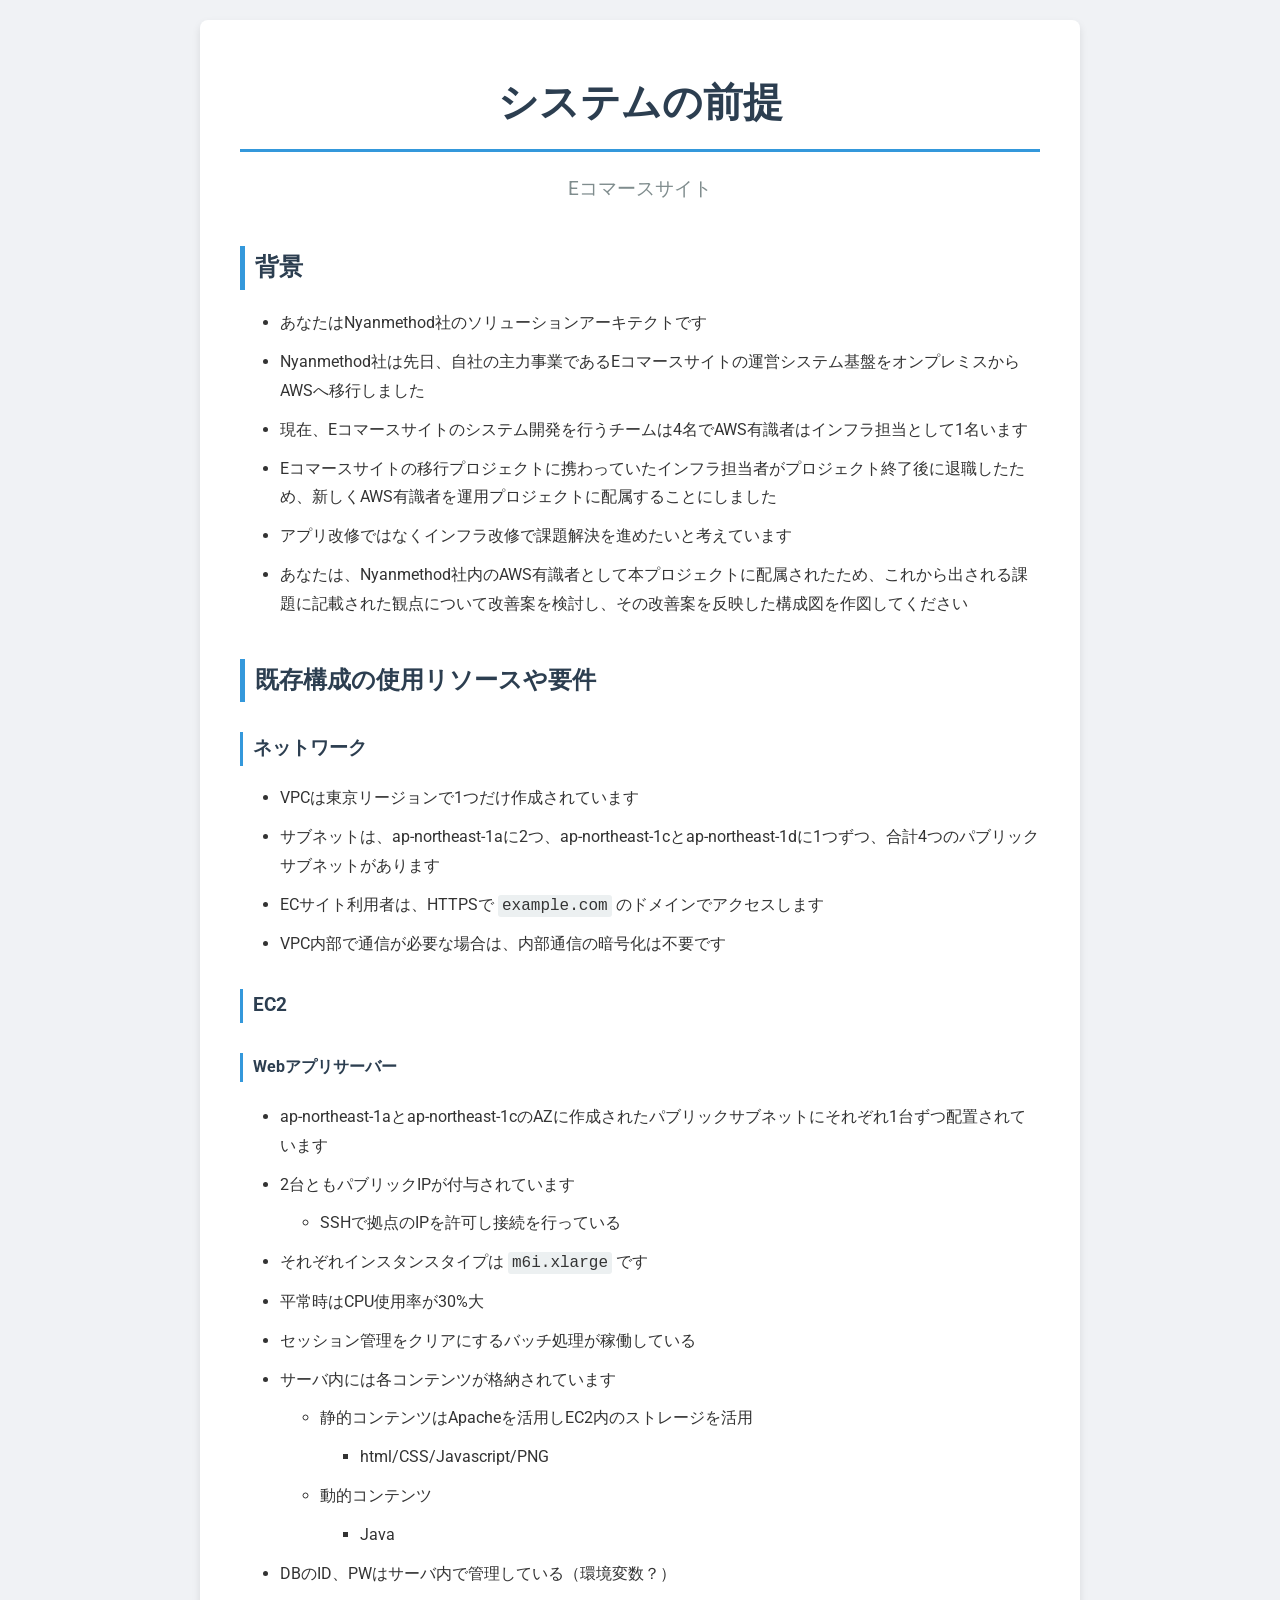
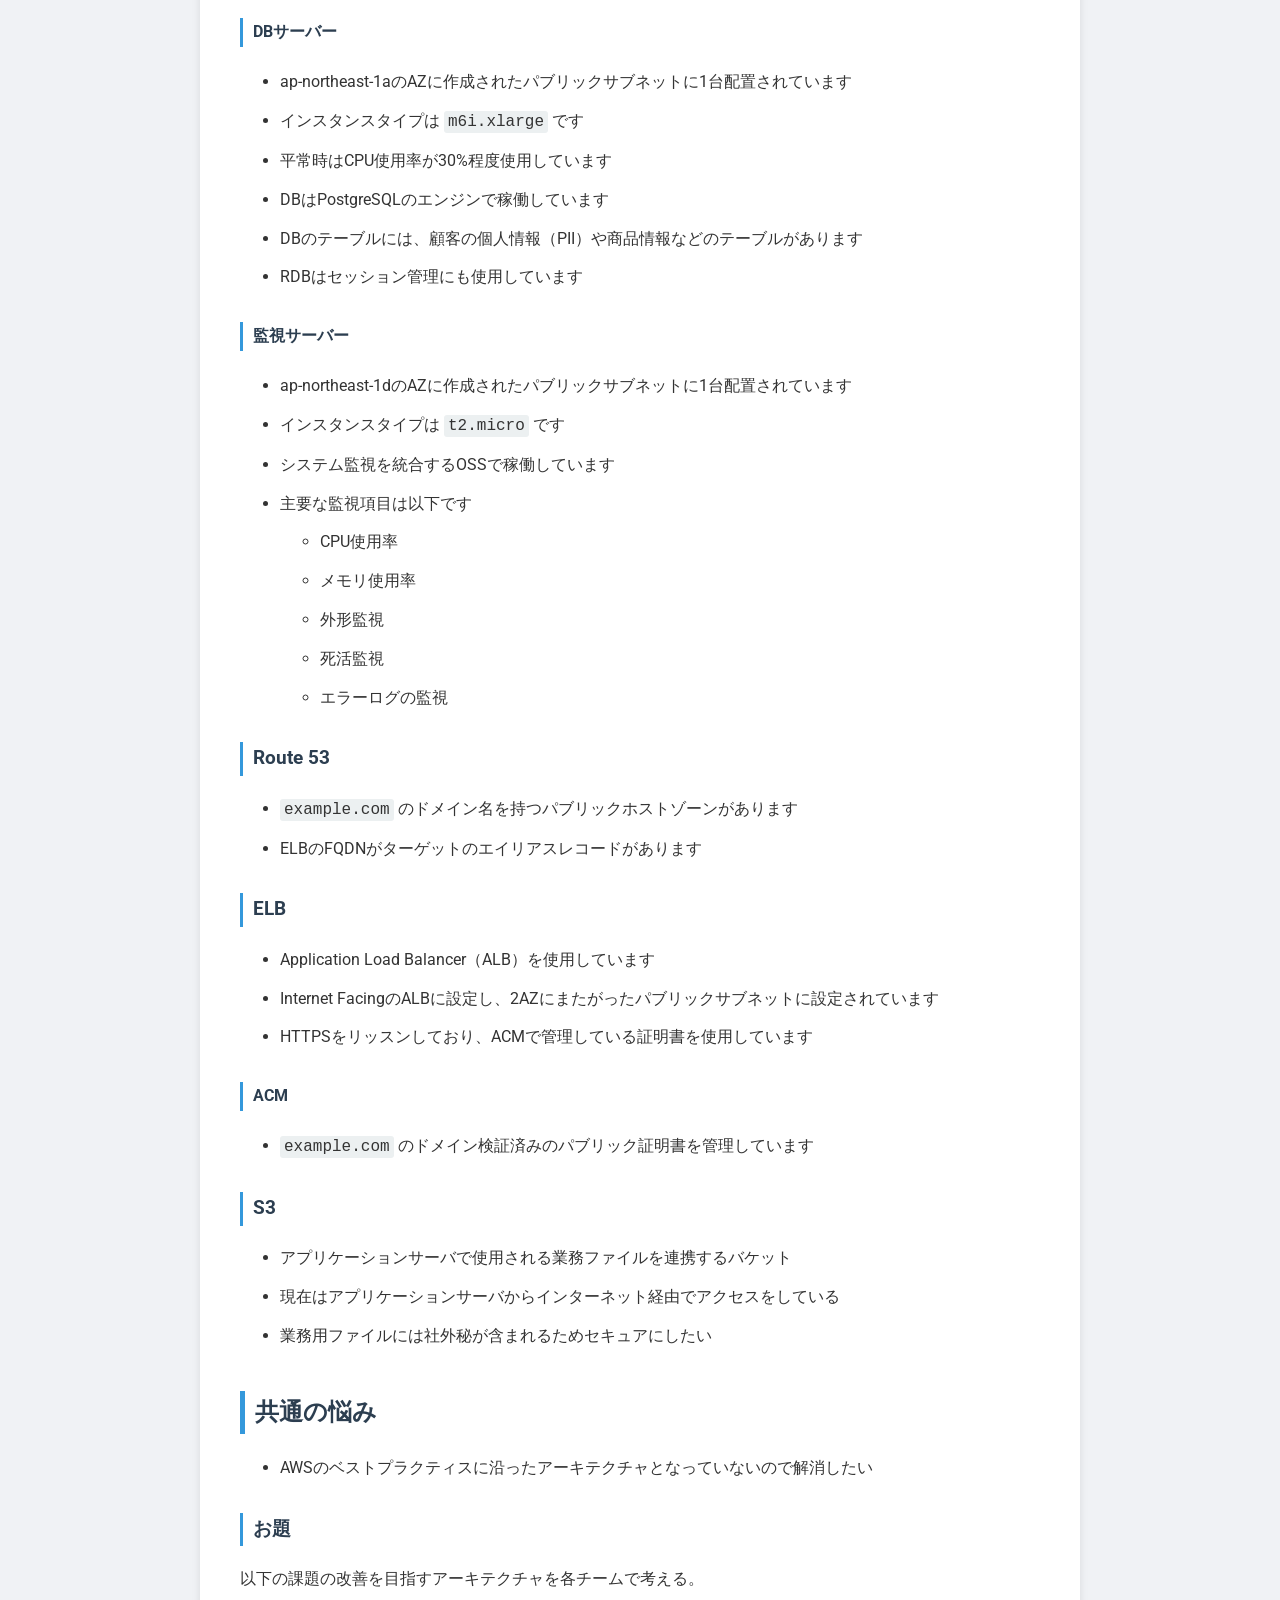
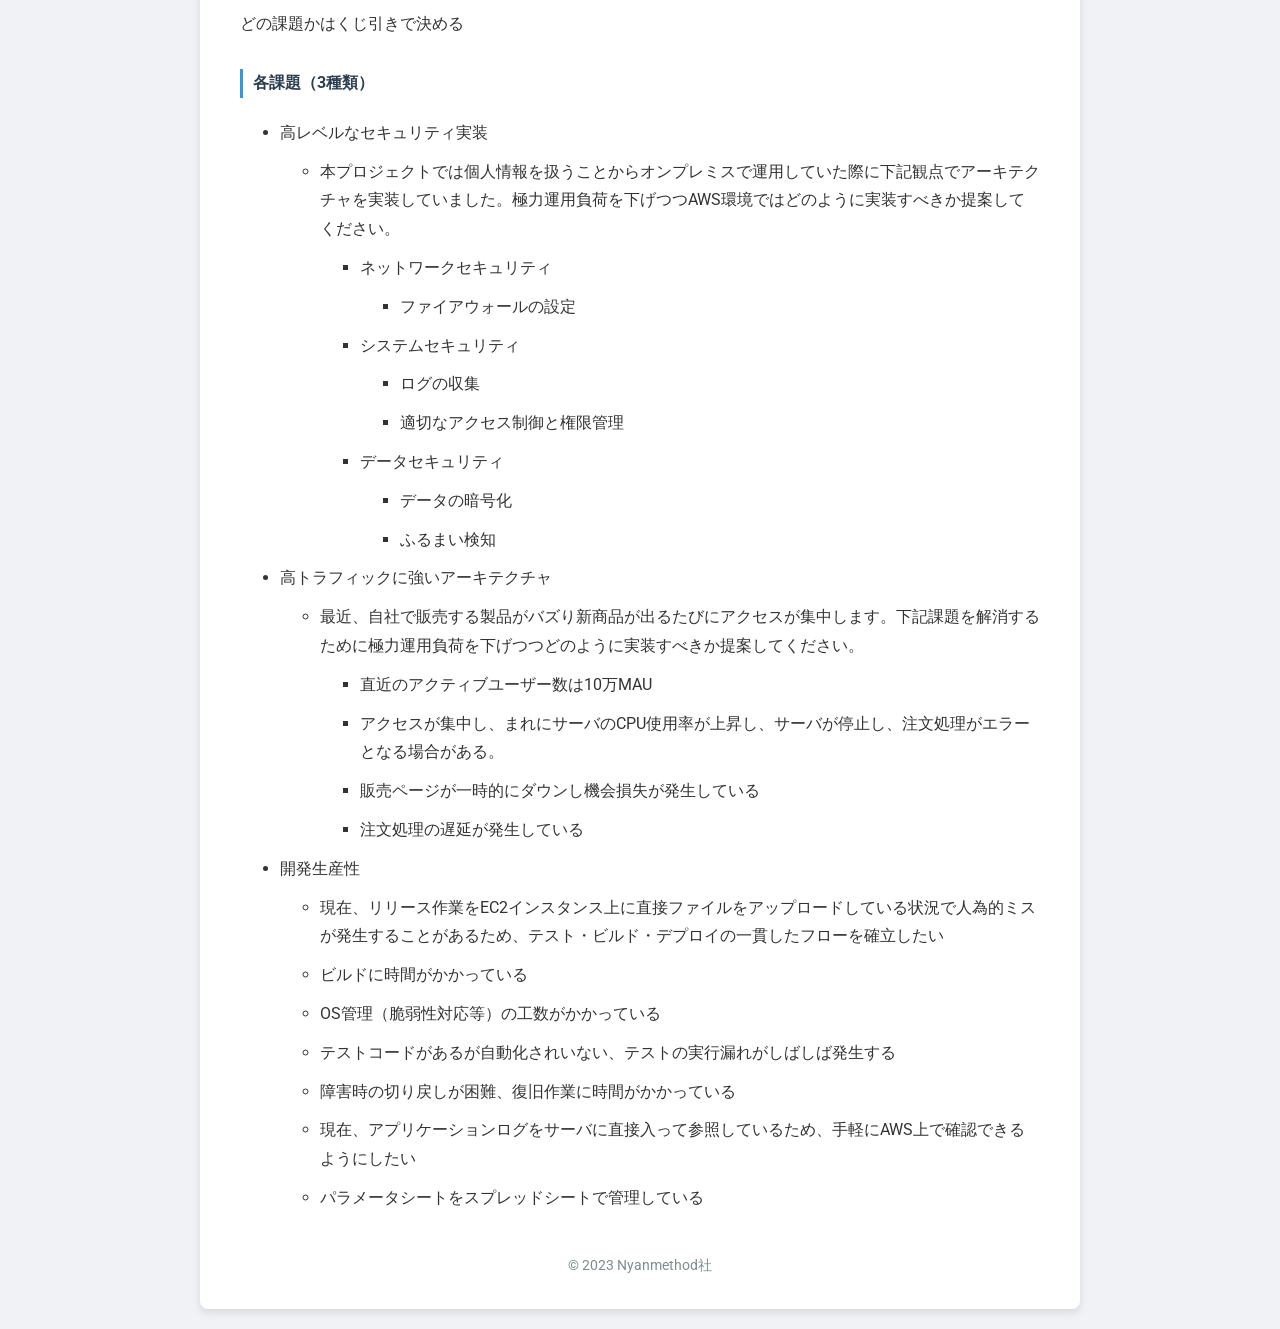
==== docs/index.html @ 2b5a5430 "modify html" ====
<!DOCTYPE html>
<html lang="ja">
<head>
    <meta charset="UTF-8">
    <meta name="viewport" content="width=device-width, initial-scale=1.0">
    <title>システムの前提</title>
    <link rel="stylesheet" href="./style.css" />
    <link href="https://fonts.googleapis.com/css2?family=Roboto:wght@400;700&display=swap" rel="stylesheet">
</head>
<body>
    <div class="container">
        <div class="header">
            <h1>システムの前提</h1>
            <p>Eコマースサイト</p>
        </div>
        
        <h2>背景</h2>
        <ul>
            <li>あなたはNyanmethod社のソリューションアーキテクトです</li>
            <li>Nyanmethod社は先日、自社の主力事業であるEコマースサイトの運営システム基盤をオンプレミスからAWSへ移行しました</li>
            <li>現在、Eコマースサイトのシステム開発を行うチームは4名でAWS有識者はインフラ担当として1名います</li>
            <li>Eコマースサイトの移行プロジェクトに携わっていたインフラ担当者がプロジェクト終了後に退職したため、新しくAWS有識者を運用プロジェクトに配属することにしました</li>
            <li>アプリ改修ではなくインフラ改修で課題解決を進めたいと考えています</li>
            <li>あなたは、Nyanmethod社内のAWS有識者として本プロジェクトに配属されたため、これから出される課題に記載された観点について改善案を検討し、その改善案を反映した構成図を作図してください</li>
        </ul>
        
        <h2>既存構成の使用リソースや要件</h2>
        
        <h3>ネットワーク</h3>
        <ul>
            <li>VPCは東京リージョンで1つだけ作成されています</li>
            <li>サブネットは、ap-northeast-1aに2つ、ap-northeast-1cとap-northeast-1dに1つずつ、合計4つのパブリックサブネットがあります</li>
            <li>ECサイト利用者は、HTTPSで <code>example.com</code> のドメインでアクセスします</li>
            <li>VPC内部で通信が必要な場合は、内部通信の暗号化は不要です</li>
        </ul>
        
        <h3>EC2</h3>
        
        <h4>Webアプリサーバー</h4>
        <ul>
            <li>ap-northeast-1aとap-northeast-1cのAZに作成されたパブリックサブネットにそれぞれ1台ずつ配置されています</li>
            <li>2台ともパブリックIPが付与されています
                <ul>
                    <li>SSHで拠点のIPを許可し接続を行っている</li>
                </ul>
            </li>
            <li>それぞれインスタンスタイプは <code>m6i.xlarge</code> です</li>
            <li>平常時はCPU使用率が30%大</li>
            <li>セッション管理をクリアにするバッチ処理が稼働している</li>
            <li>サーバ内には各コンテンツが格納されています
                <ul>
                    <li>静的コンテンツはApacheを活用しEC2内のストレージを活用
                        <ul>
                            <li>html/CSS/Javascript/PNG</li>
                        </ul>
                    </li>
                    <li>動的コンテンツ
                        <ul>
                            <li>Java</li>
                        </ul>
                    </li>
                </ul>
            </li>
            <li>DBのID、PWはサーバ内で管理している（環境変数？）</li>
        </ul>
        
        <h4>DBサーバー</h4>
        <ul>
            <li>ap-northeast-1aのAZに作成されたパブリックサブネットに1台配置されています</li>
            <li>インスタンスタイプは <code>m6i.xlarge</code> です</li>
            <li>平常時はCPU使用率が30%程度使用しています</li>
            <li>DBはPostgreSQLのエンジンで稼働しています</li>
            <li>DBのテーブルには、顧客の個人情報（PII）や商品情報などのテーブルがあります</li>
            <li>RDBはセッション管理にも使用しています</li>
        </ul>
        
        <h4>監視サーバー</h4>
        <ul>
            <li>ap-northeast-1dのAZに作成されたパブリックサブネットに1台配置されています</li>
            <li>インスタンスタイプは <code>t2.micro</code> です</li>
            <li>システム監視を統合するOSSで稼働しています</li>
            <li>主要な監視項目は以下です
                <ul>
                    <li>CPU使用率</li>
                    <li>メモリ使用率</li>
                    <li>外形監視</li>
                    <li>死活監視</li>
                    <li>エラーログの監視</li>
                </ul>
            </li>
        </ul>
        
        <h3>Route 53</h3>
        <ul>
            <li><code>example.com</code> のドメイン名を持つパブリックホストゾーンがあります</li>
            <li>ELBのFQDNがターゲットのエイリアスレコードがあります</li>
        </ul>
        
        <h3>ELB</h3>
        <ul>
            <li>Application Load Balancer（ALB）を使用しています</li>
            <li>Internet FacingのALBに設定し、2AZにまたがったパブリックサブネットに設定されています</li>
            <li>HTTPSをリッスンしており、ACMで管理している証明書を使用しています</li>
        </ul>
        
        <h4>ACM</h4>
        <ul>
            <li><code>example.com</code> のドメイン検証済みのパブリック証明書を管理しています</li>
        </ul>
        
        <h3>S3</h3>
        <ul>
            <li>アプリケーションサーバで使用される業務ファイルを連携するバケット</li>
            <li>現在はアプリケーションサーバからインターネット経由でアクセスをしている</li>
            <li>業務用ファイルには社外秘が含まれるためセキュアにしたい</li>
        </ul>
        
        <h2>共通の悩み</h2>
        <ul>
            <li>AWSのベストプラクティスに沿ったアーキテクチャとなっていないので解消したい</li>
        </ul>
        
        <h3>お題</h3>
        <p>以下の課題の改善を目指すアーキテクチャを各チームで考える。</p>
        <p>どの課題かはくじ引きで決める</p>
        
        <h4>各課題（3種類）</h4>
        <ul>
            <li>高レベルなセキュリティ実装
                <ul>
                    <li>本プロジェクトでは個人情報を扱うことからオンプレミスで運用していた際に下記観点でアーキテクチャを実装していました。極力運用負荷を下げつつAWS環境ではどのように実装すべきか提案してください。
                        <ul>
                            <li>ネットワークセキュリティ
                                <ul>
                                    <li>ファイアウォールの設定</li>
                                </ul>
                            </li>
                            <li>システムセキュリティ
                                <ul>
                                    <li>ログの収集</li>
                                    <li>適切なアクセス制御と権限管理</li>
                                </ul>
                            </li>
                            <li>データセキュリティ
                                <ul>
                                    <li>データの暗号化</li>
                                    <li>ふるまい検知</li>
                                </ul>
                            </li>
                        </ul>
                    </li>
                </ul>
            </li>
            <li>高トラフィックに強いアーキテクチャ
                <ul>
                    <li>最近、自社で販売する製品がバズり新商品が出るたびにアクセスが集中します。下記課題を解消するために極力運用負荷を下げつつどのように実装すべきか提案してください。
                        <ul>
                            <li>直近のアクティブユーザー数は10万MAU</li>
                            <li>アクセスが集中し、まれにサーバのCPU使用率が上昇し、サーバが停止し、注文処理がエラーとなる場合がある。</li>
                            <li>販売ページが一時的にダウンし機会損失が発生している</li>
                            <li>注文処理の遅延が発生している</li>
                        </ul>
                    </li>
                </ul>
            </li>
            <li>開発生産性
                <ul>
                    <li>現在、リリース作業をEC2インスタンス上に直接ファイルをアップロードしている状況で人為的ミスが発生することがあるため、テスト・ビルド・デプロイの一貫したフローを確立したい</li>
                    <li>ビルドに時間がかかっている</li>
                    <li>OS管理（脆弱性対応等）の工数がかかっている</li>
                    <li>テストコードがあるが自動化されいない、テストの実行漏れがしばしば発生する</li>
                    <li>障害時の切り戻しが困難、復旧作業に時間がかかっている</li>
                    <li>現在、アプリケーションログをサーバに直接入って参照しているため、手軽にAWS上で確認できるようにしたい</li>
                    <li>パラメータシートをスプレッドシートで管理している</li>
                </ul>
            </li>
        </ul>
        
        <div class="footer">
            <p>&copy; 2023 Nyanmethod社</p>
        </div>
    </div>
</body>
</html>
---- docs/style.css ----
body {
    font-family: 'Roboto', sans-serif;
    line-height: 1.8;
    margin: 0;
    padding: 20px;
    background-color: #f0f2f5;
    color: #333;
}

h1, h2, h3, h4 {
    color: #2c3e50;
    font-weight: 700;
}

h1 {
    border-bottom: 3px solid #3498db;
    padding-bottom: 10px;
    margin-bottom: 20px;
}

h2 {
    margin-top: 40px;
    border-left: 5px solid #3498db;
    padding-left: 10px;
}

h3, h4 {
    margin-top: 30px;
    border-left: 3px solid #3498db;
    padding-left: 10px;
}

ul {
    list-style-type: disc;
    margin: 10px 0 10px 20px;
    padding-left: 20px;
}

ul ul {
    list-style-type: circle;
}

ul ul ul {
    list-style-type: square;
}

p, li {
    margin-bottom: 10px;
}

code {
    background-color: #ecf0f1;
    padding: 2px 4px;
    border-radius: 3px;
    font-family: 'Courier New', Courier, monospace;
}

.container {
    max-width: 800px;
    margin: 0 auto;
    background: #fff;
    padding: 20px 40px;
    border-radius: 8px;
    box-shadow: 0 4px 8px rgba(0, 0, 0, 0.1);
}

.header {
    text-align: center;
    margin-bottom: 40px;
}

.header h1 {
    font-size: 2.5em;
}

.header p {
    font-size: 1.2em;
    color: #7f8c8d;
}

.footer {
    text-align: center;
    margin-top: 40px;
    color: #7f8c8d;
    font-size: 0.9em;
}
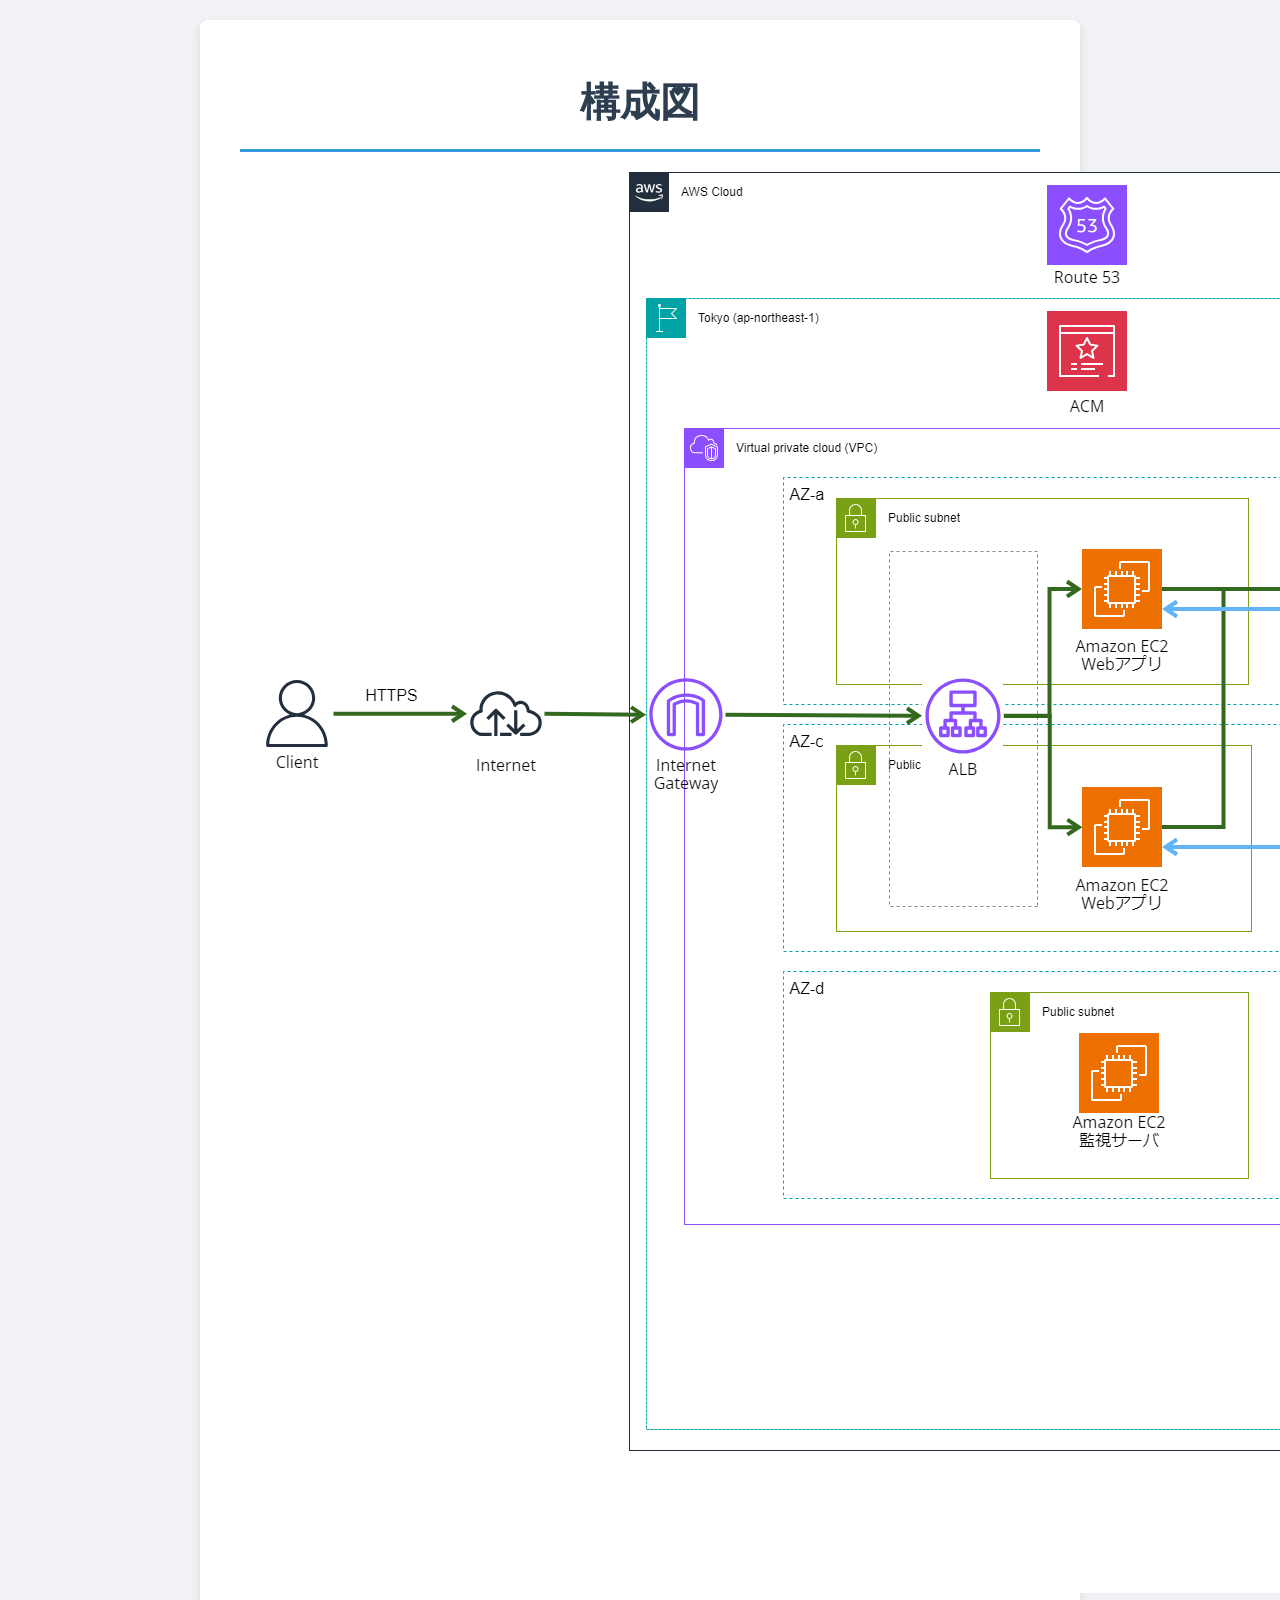
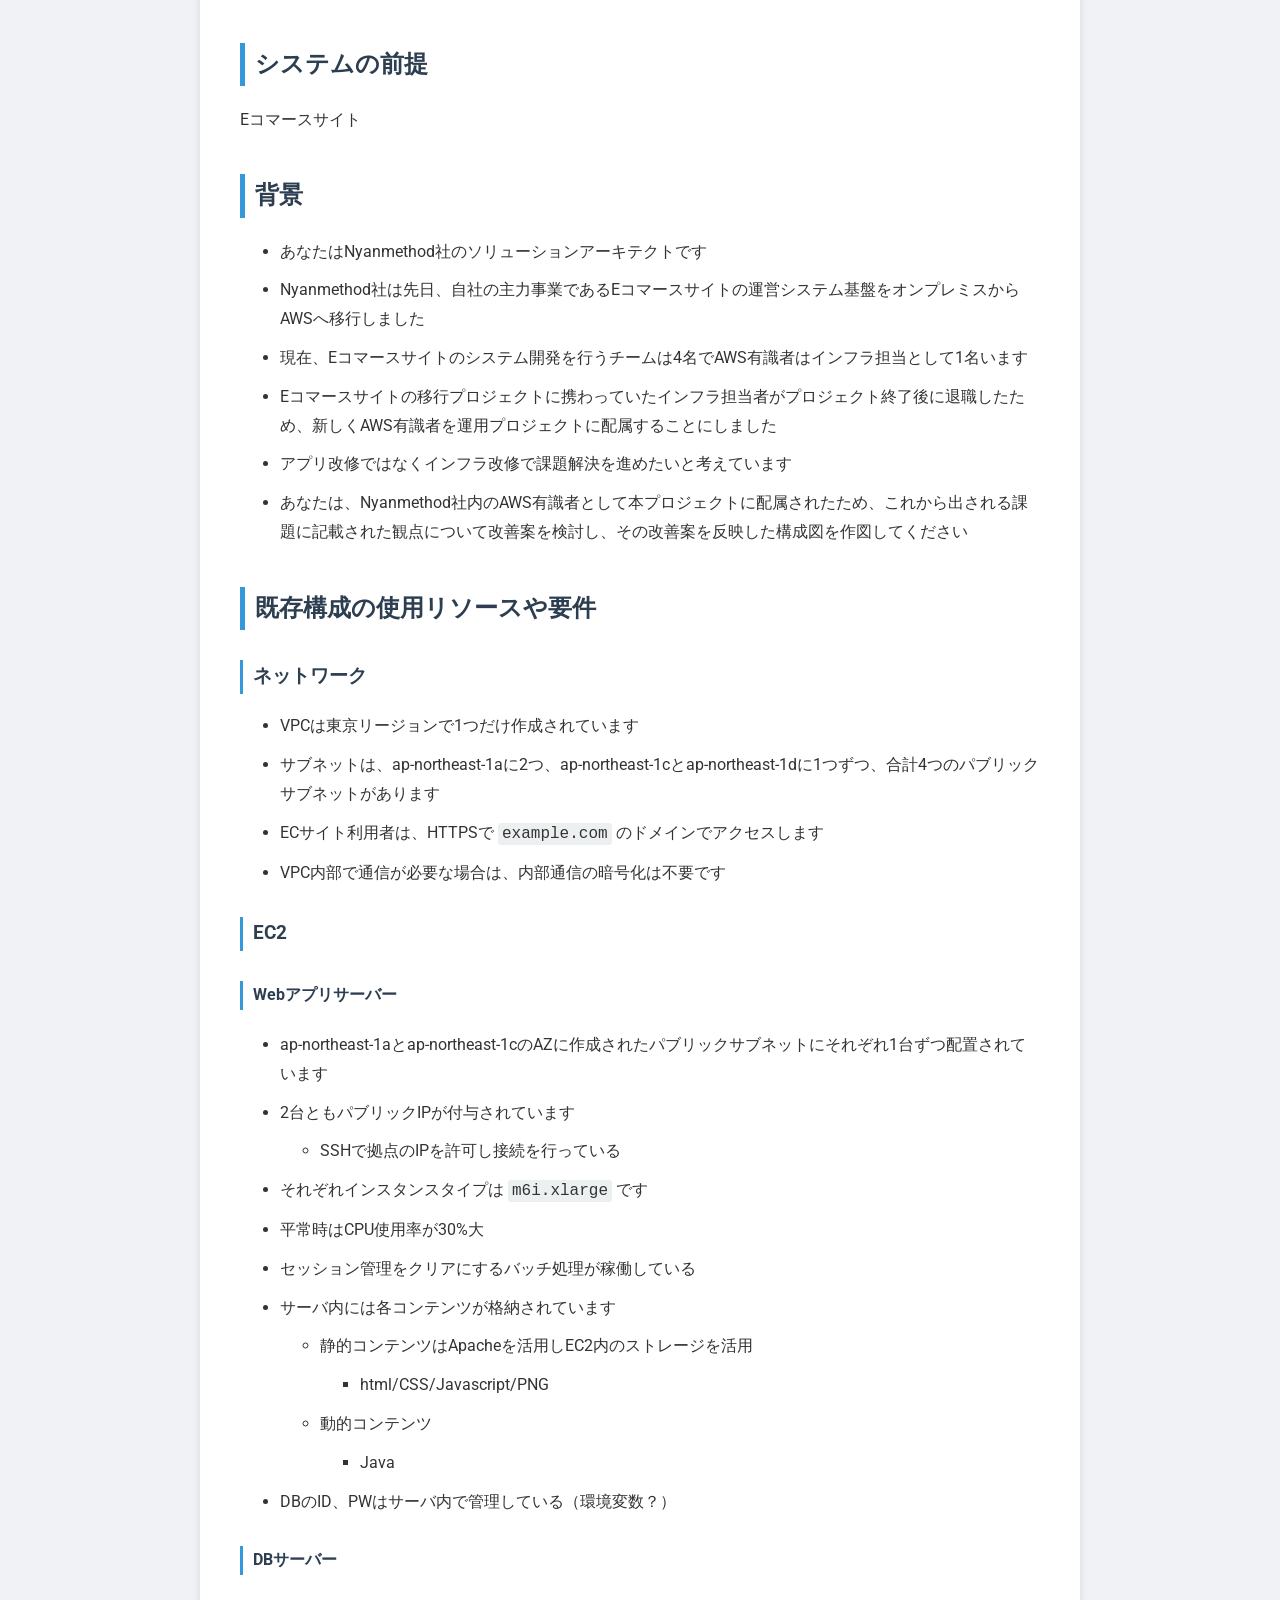
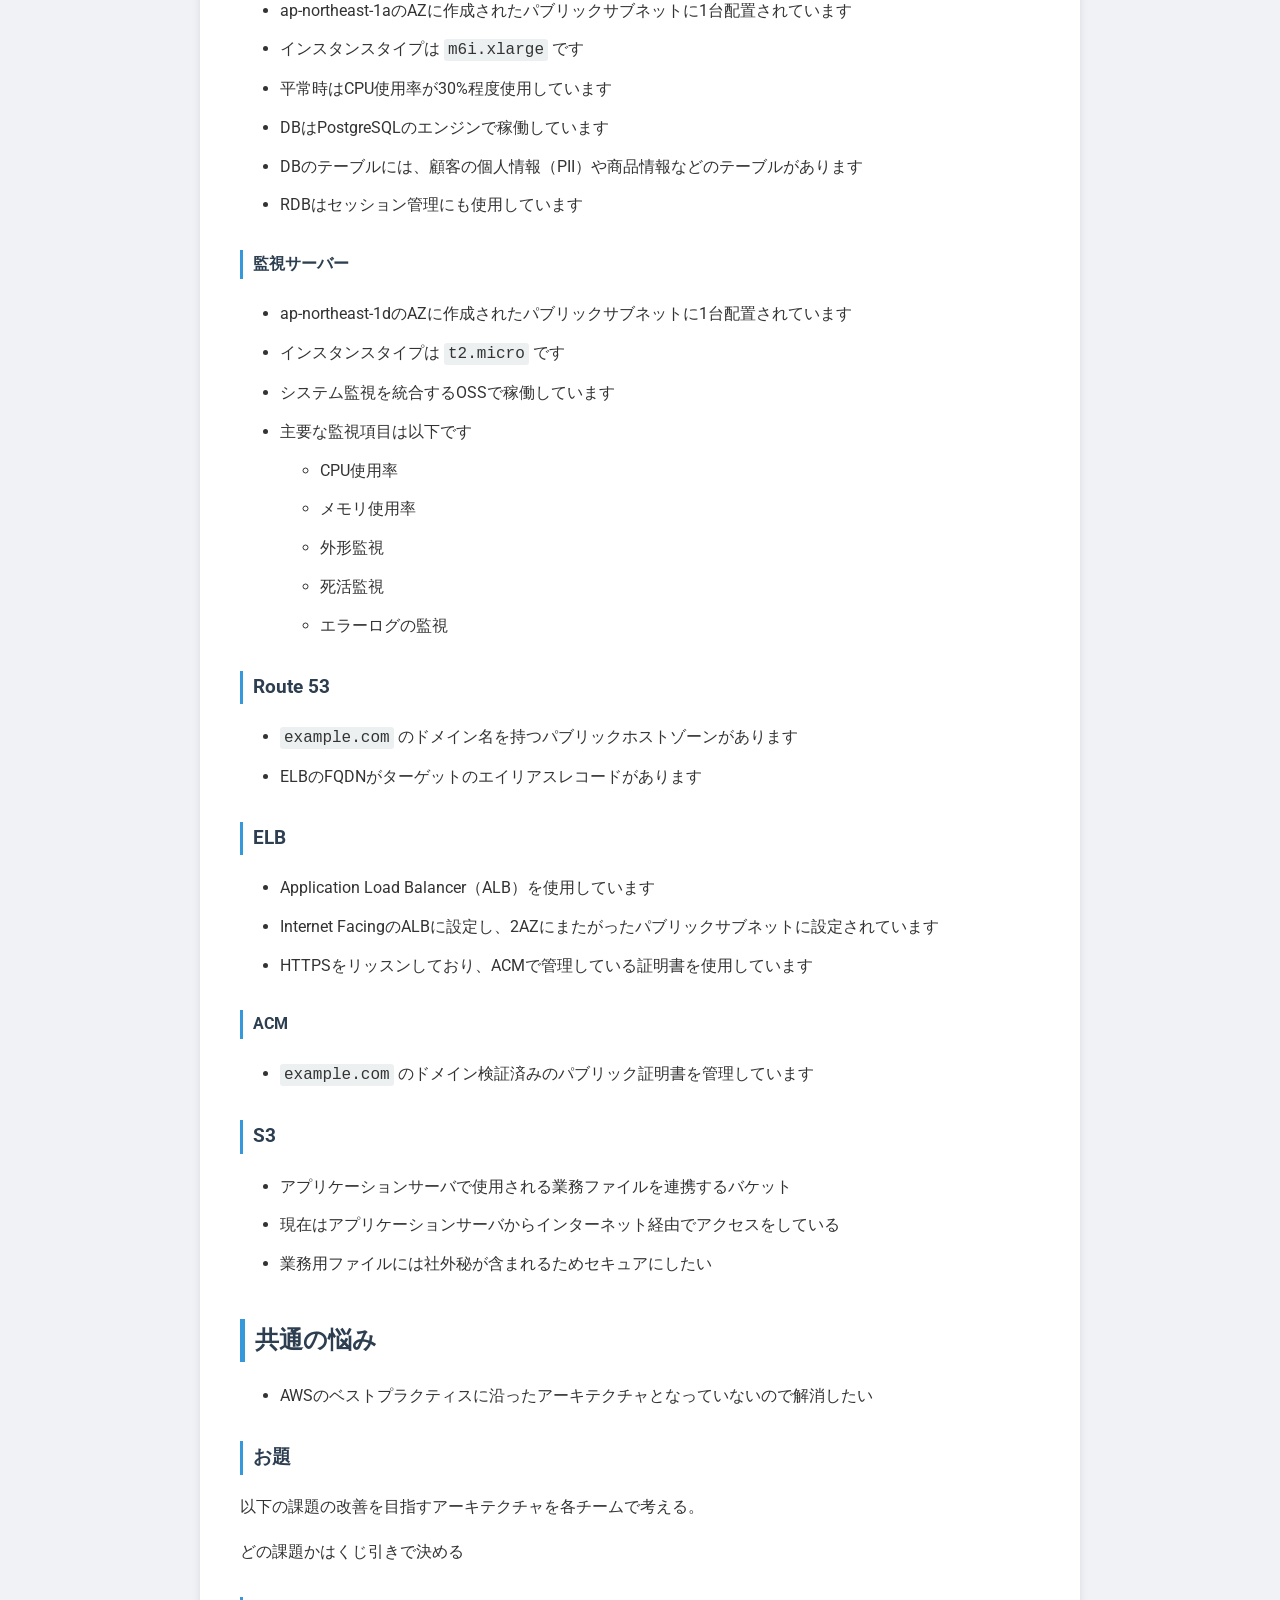
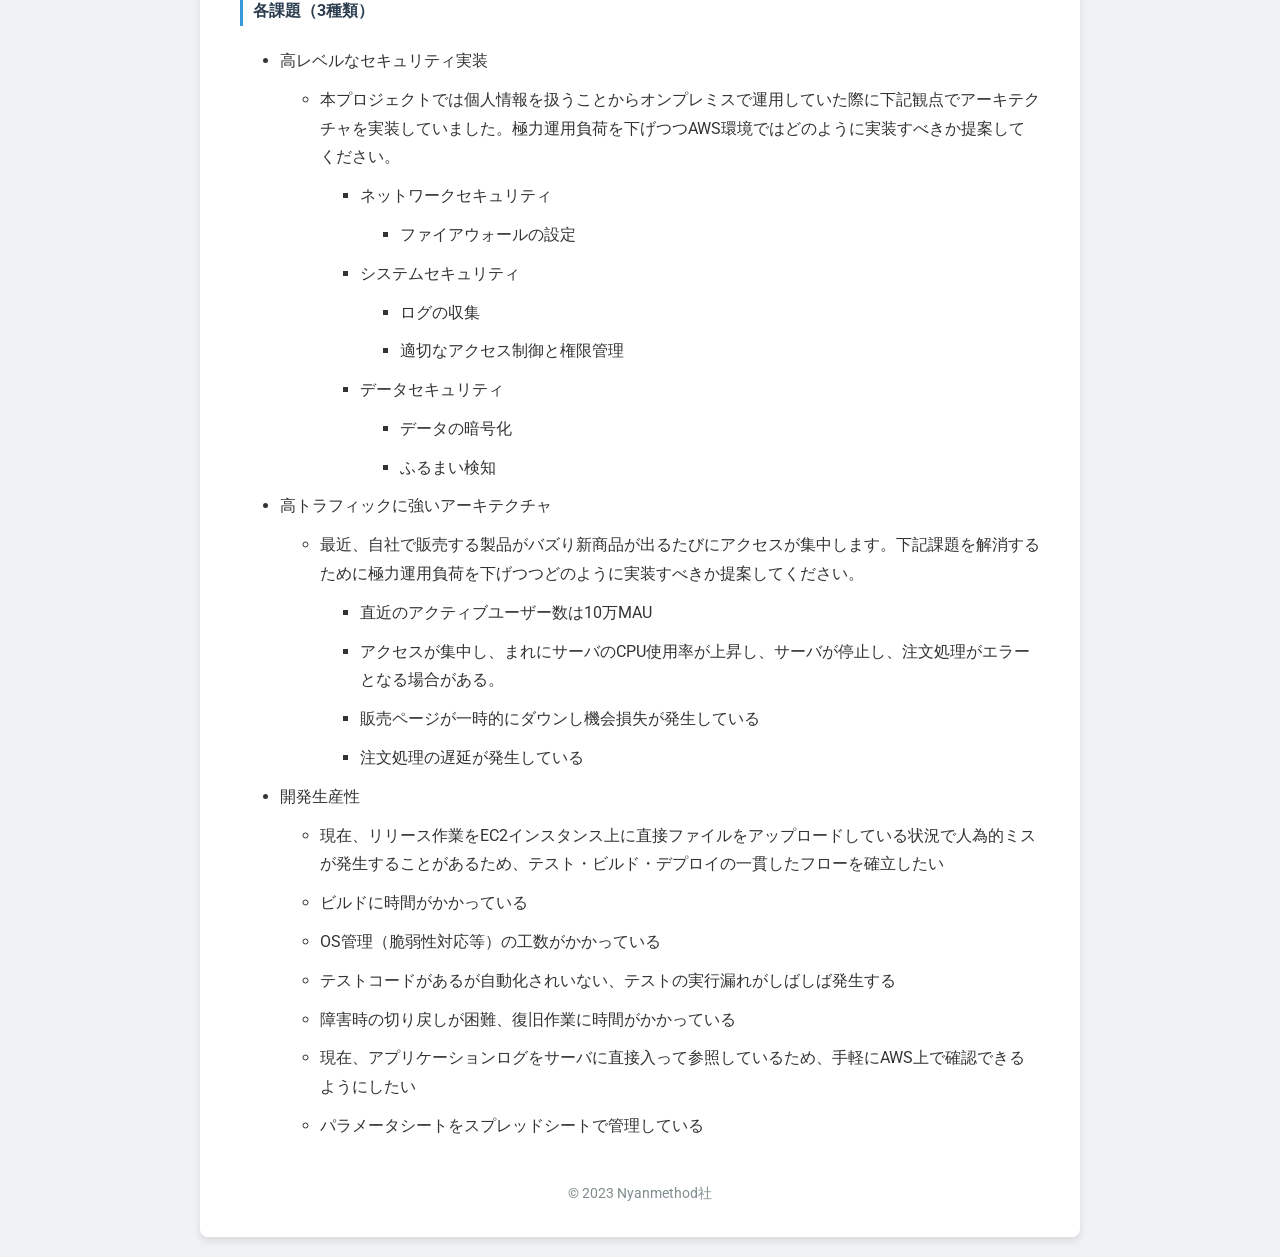
==== commit d2ce2e1d: "modify html" ====
--- a/docs/index.html
+++ b/docs/index.html
@@ -10,9 +10,12 @@
 <body>
     <div class="container">
         <div class="header">
-            <h1>システムの前提</h1>
-            <p>Eコマースサイト</p>
+            <h1>構成図</h1>
+            <img src="./aws_cafeteria_2.png">
         </div>
+
+        <h2>システムの前提</h2>
+        <p>Eコマースサイト</p>
         
         <h2>背景</h2>
         <ul>
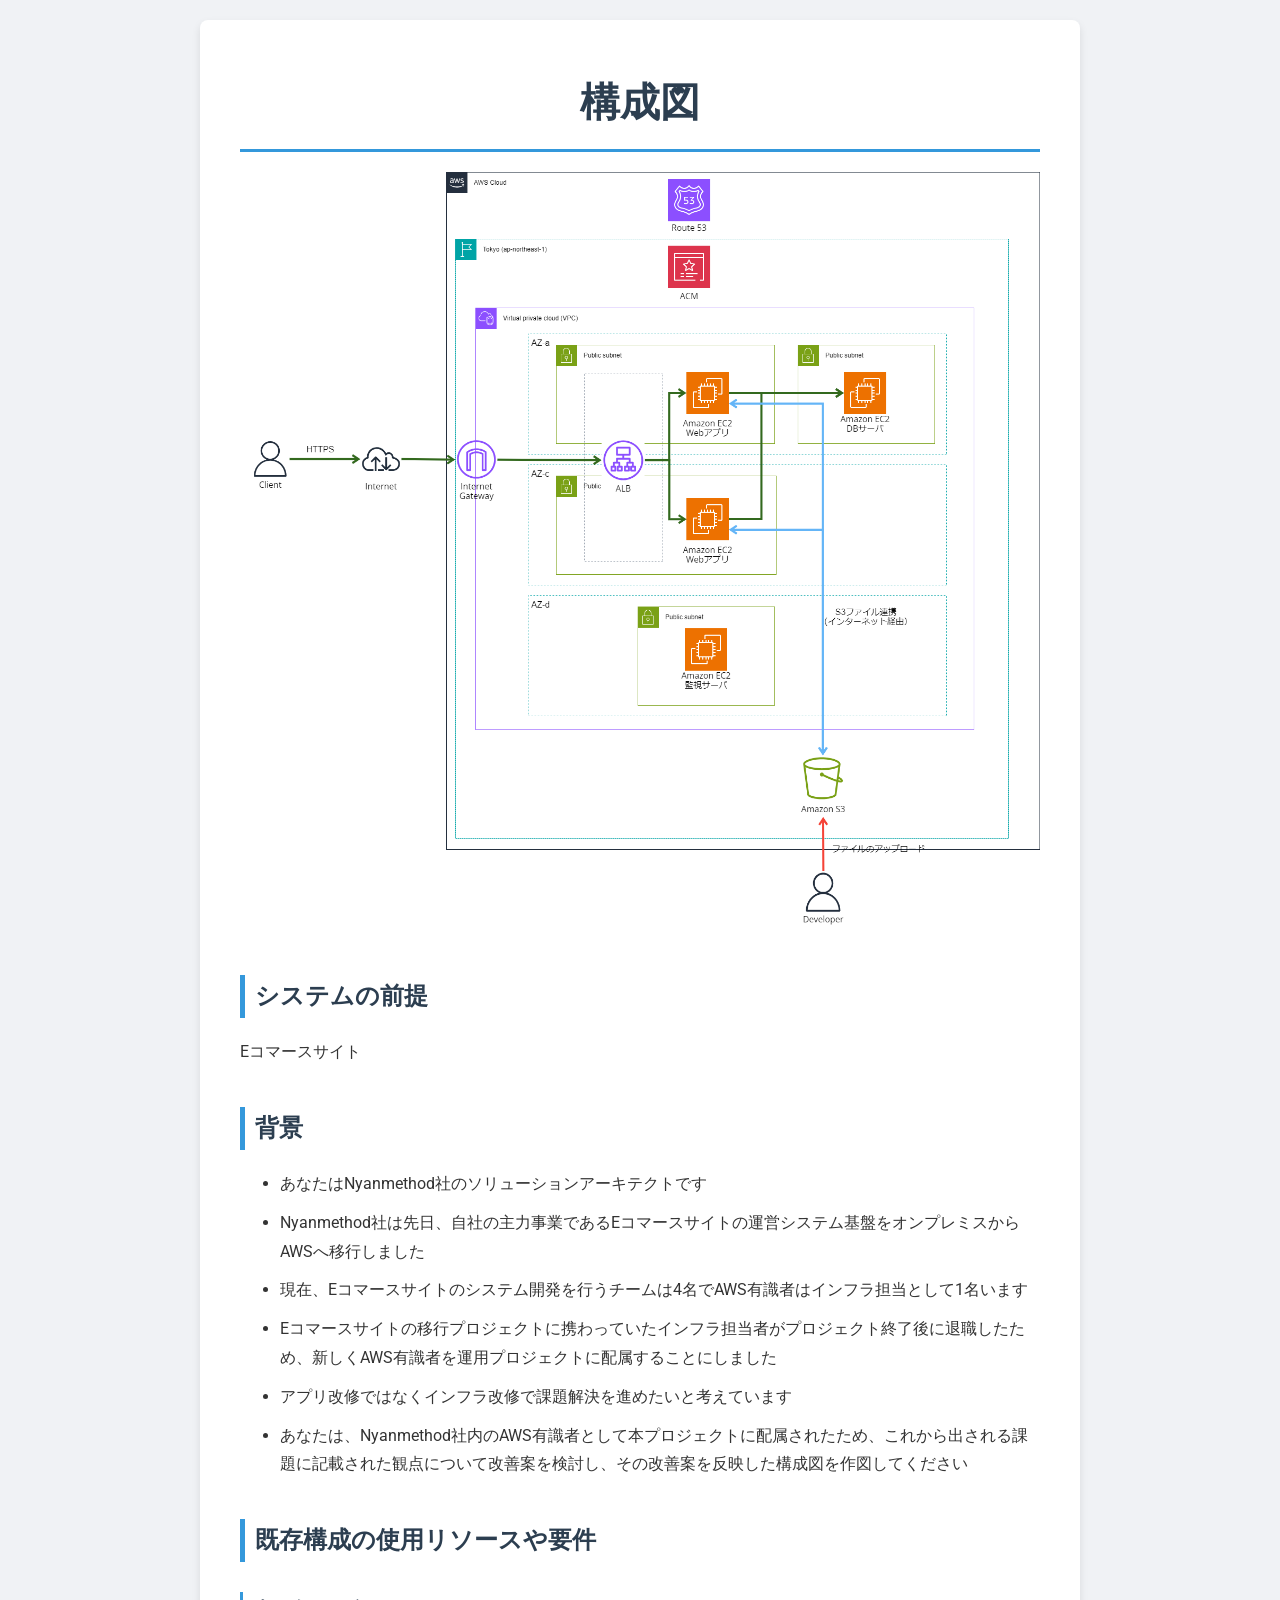
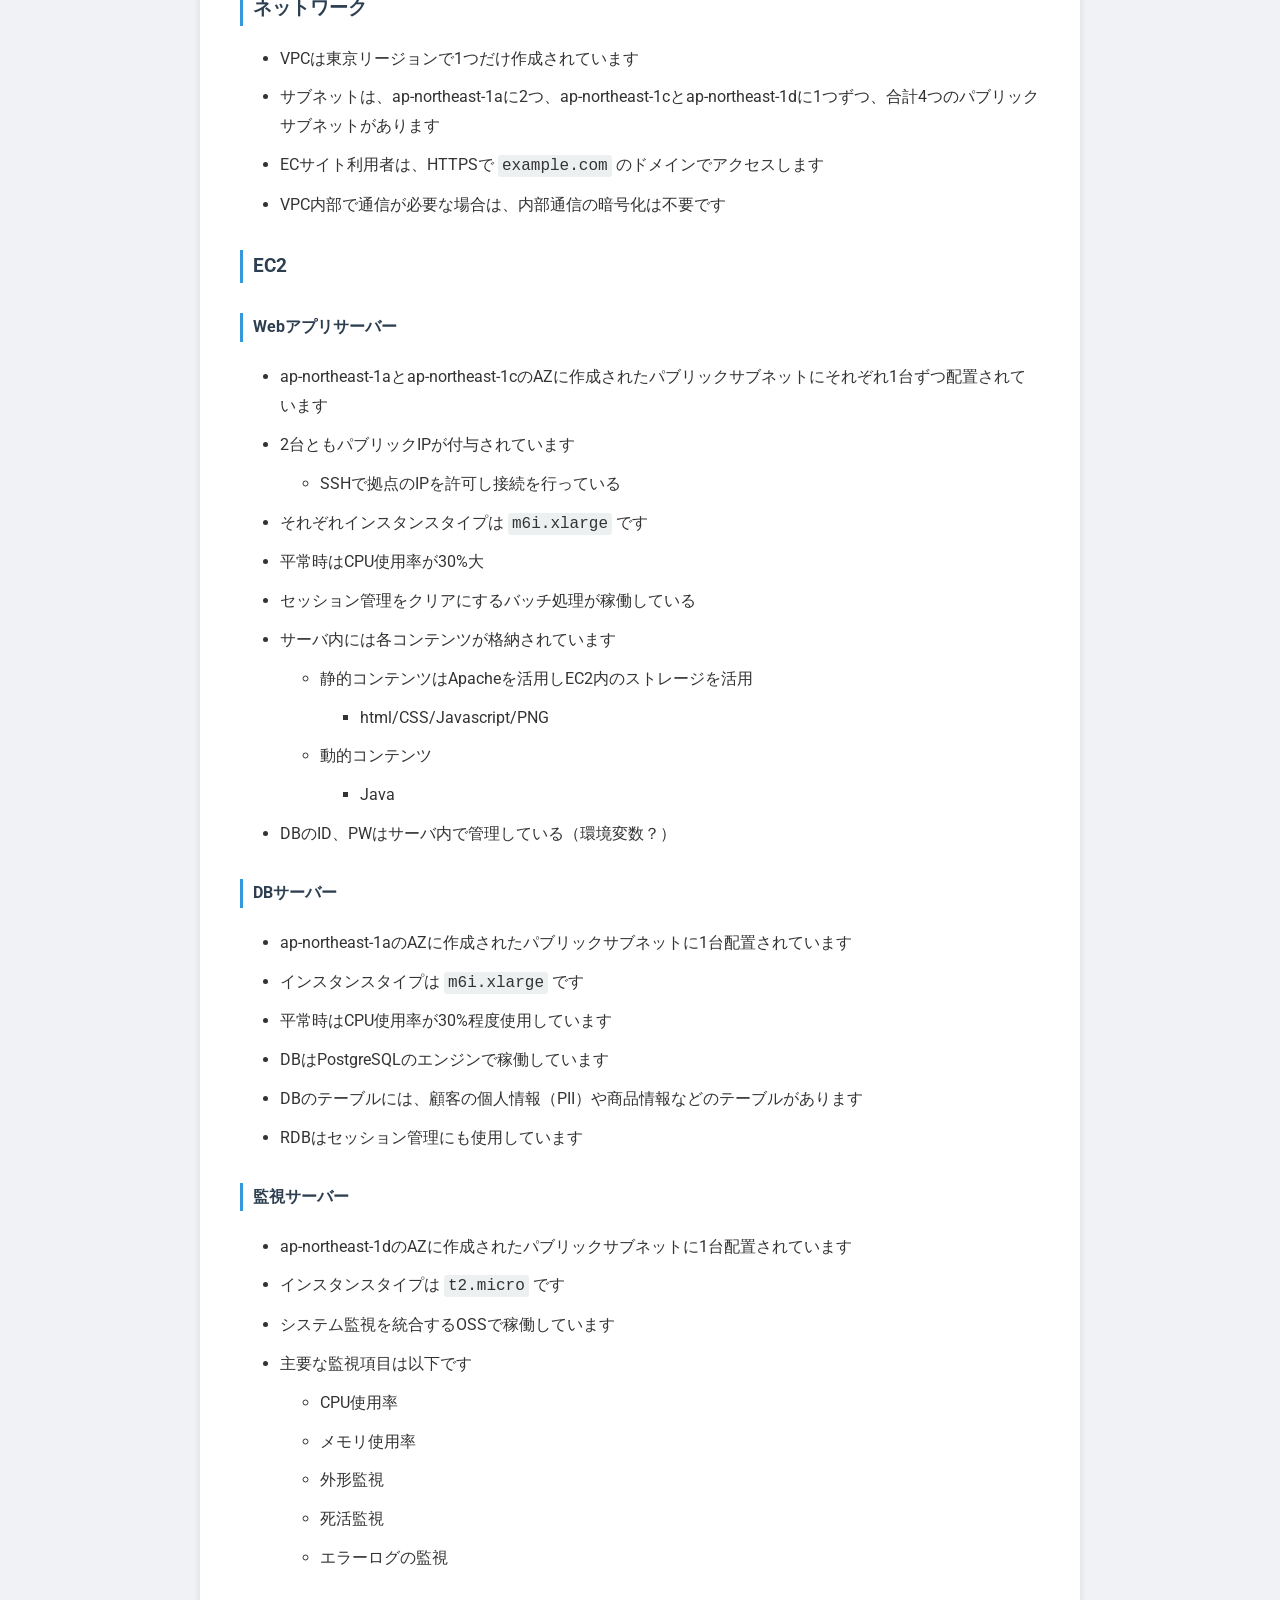
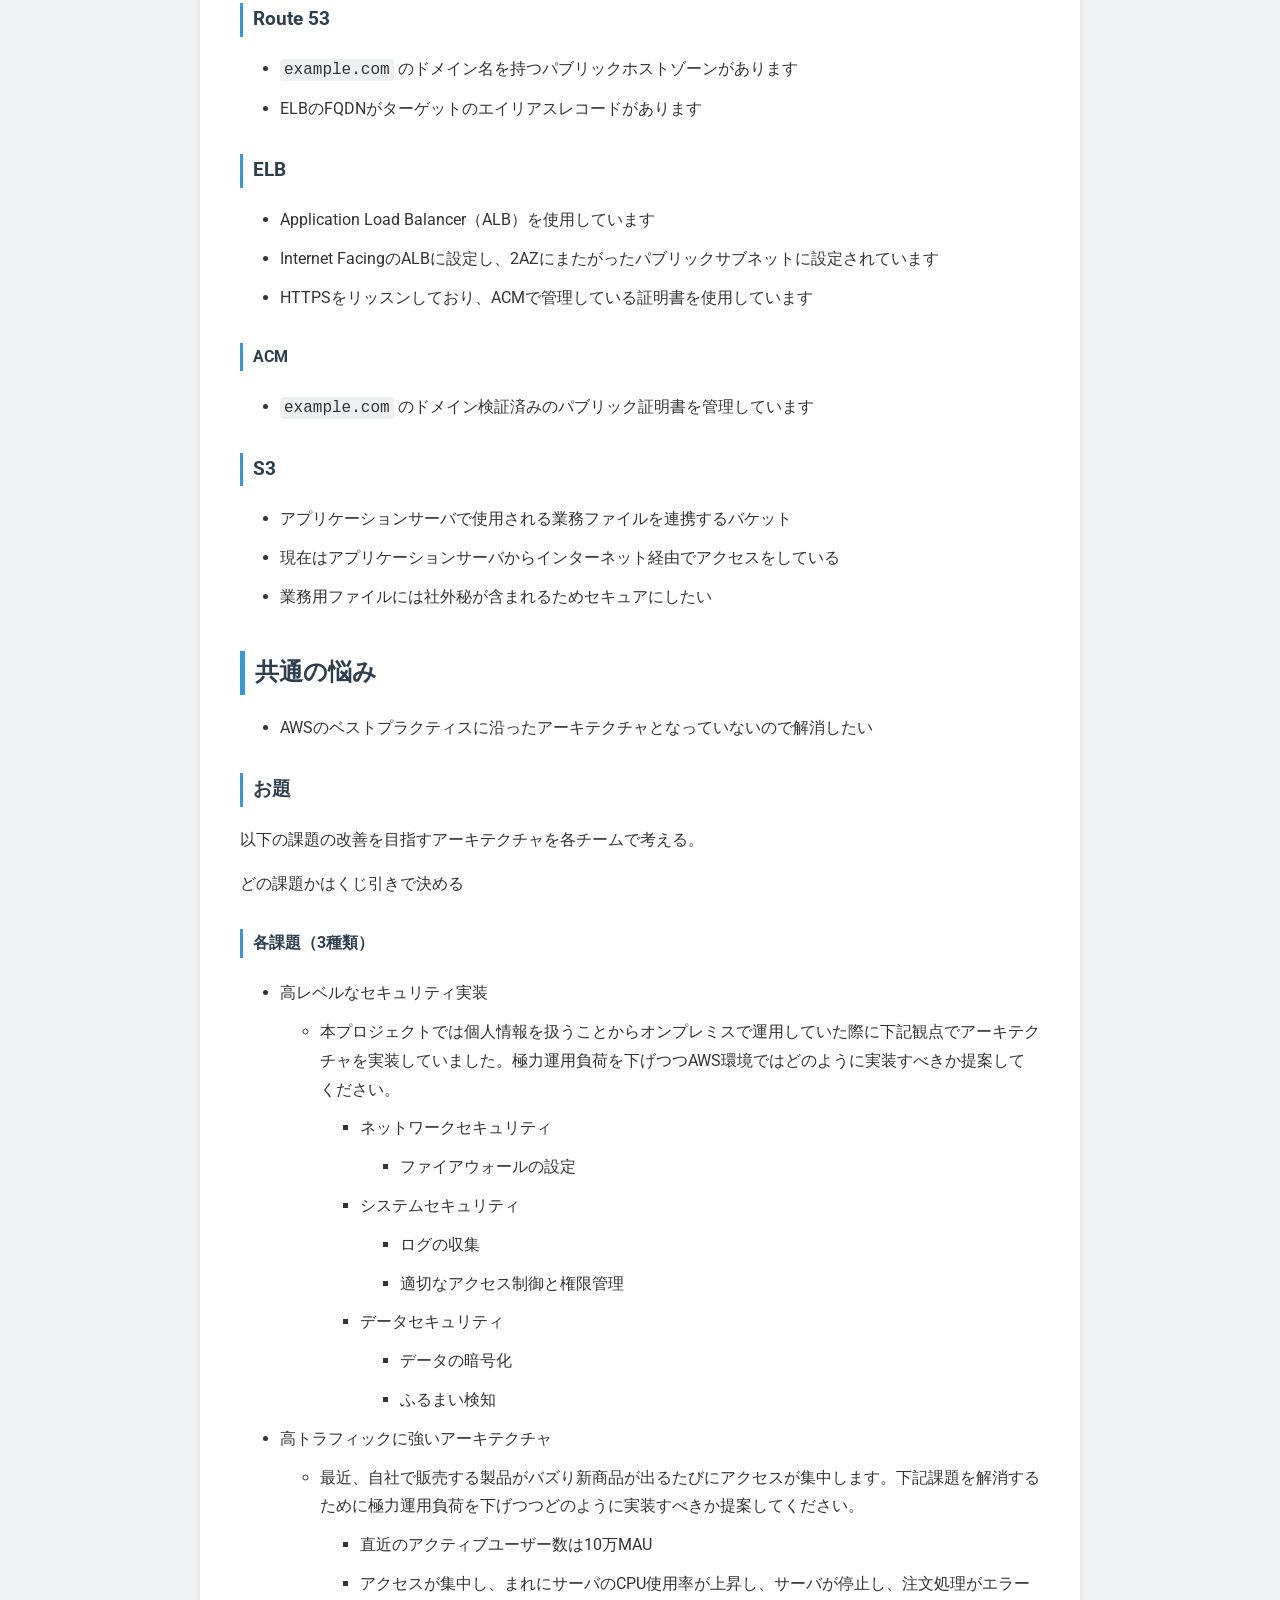
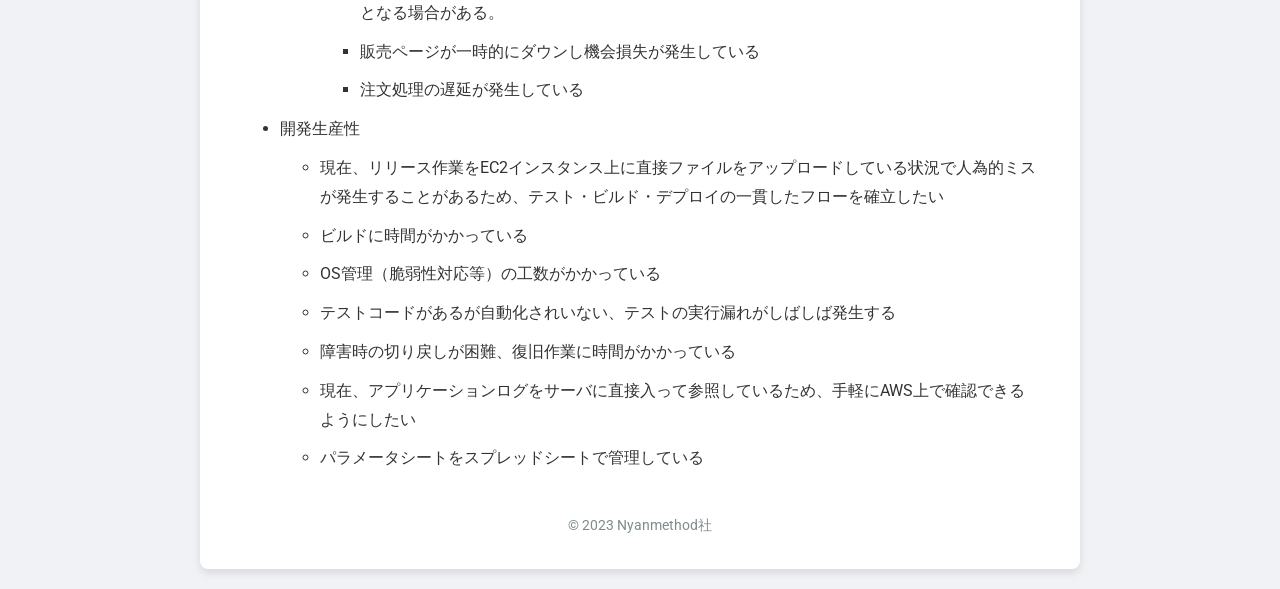
==== commit 50445da7: "modify html" ====
--- a/docs/index.html
+++ b/docs/index.html
@@ -11,7 +11,7 @@
     <div class="container">
         <div class="header">
             <h1>構成図</h1>
-            <img src="./aws_cafeteria_2.png">
+            <img src="./aws_cafeteria_2.png"  width="100%" height="100%">
         </div>
 
         <h2>システムの前提</h2>
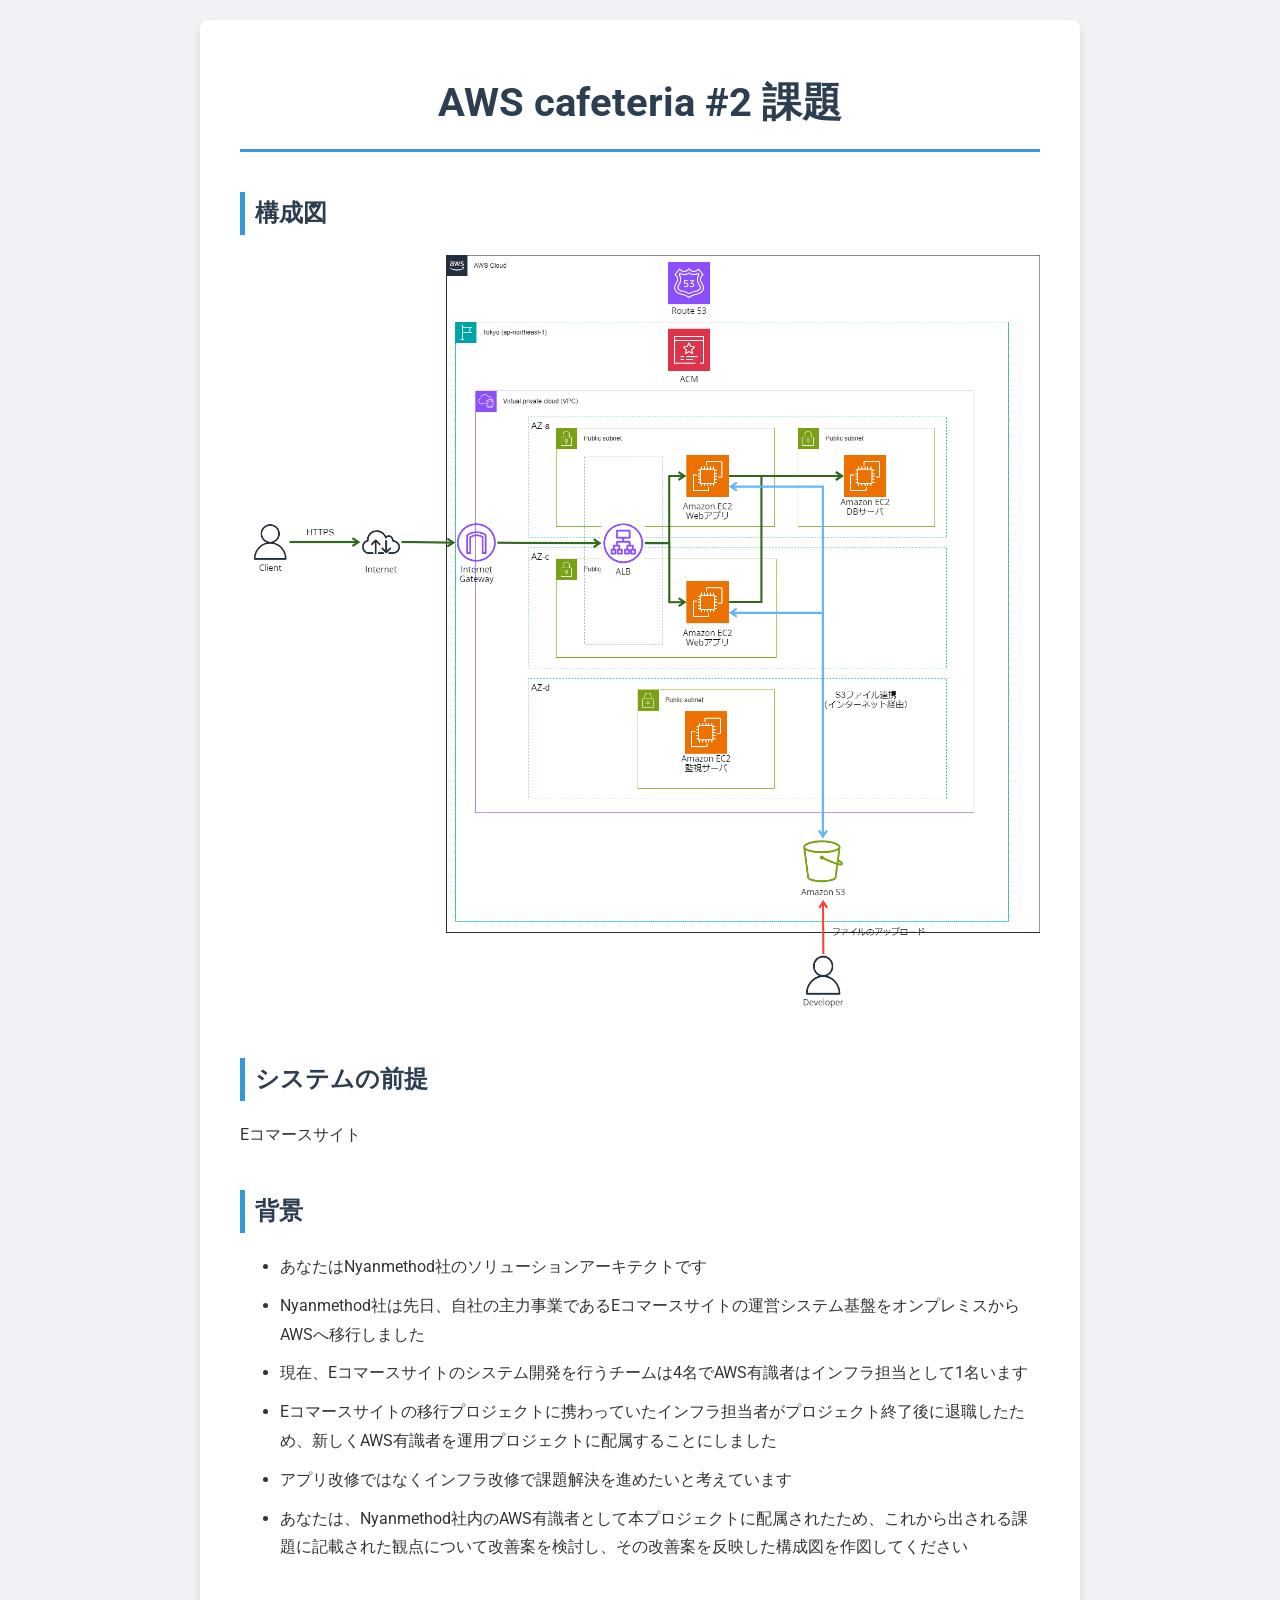
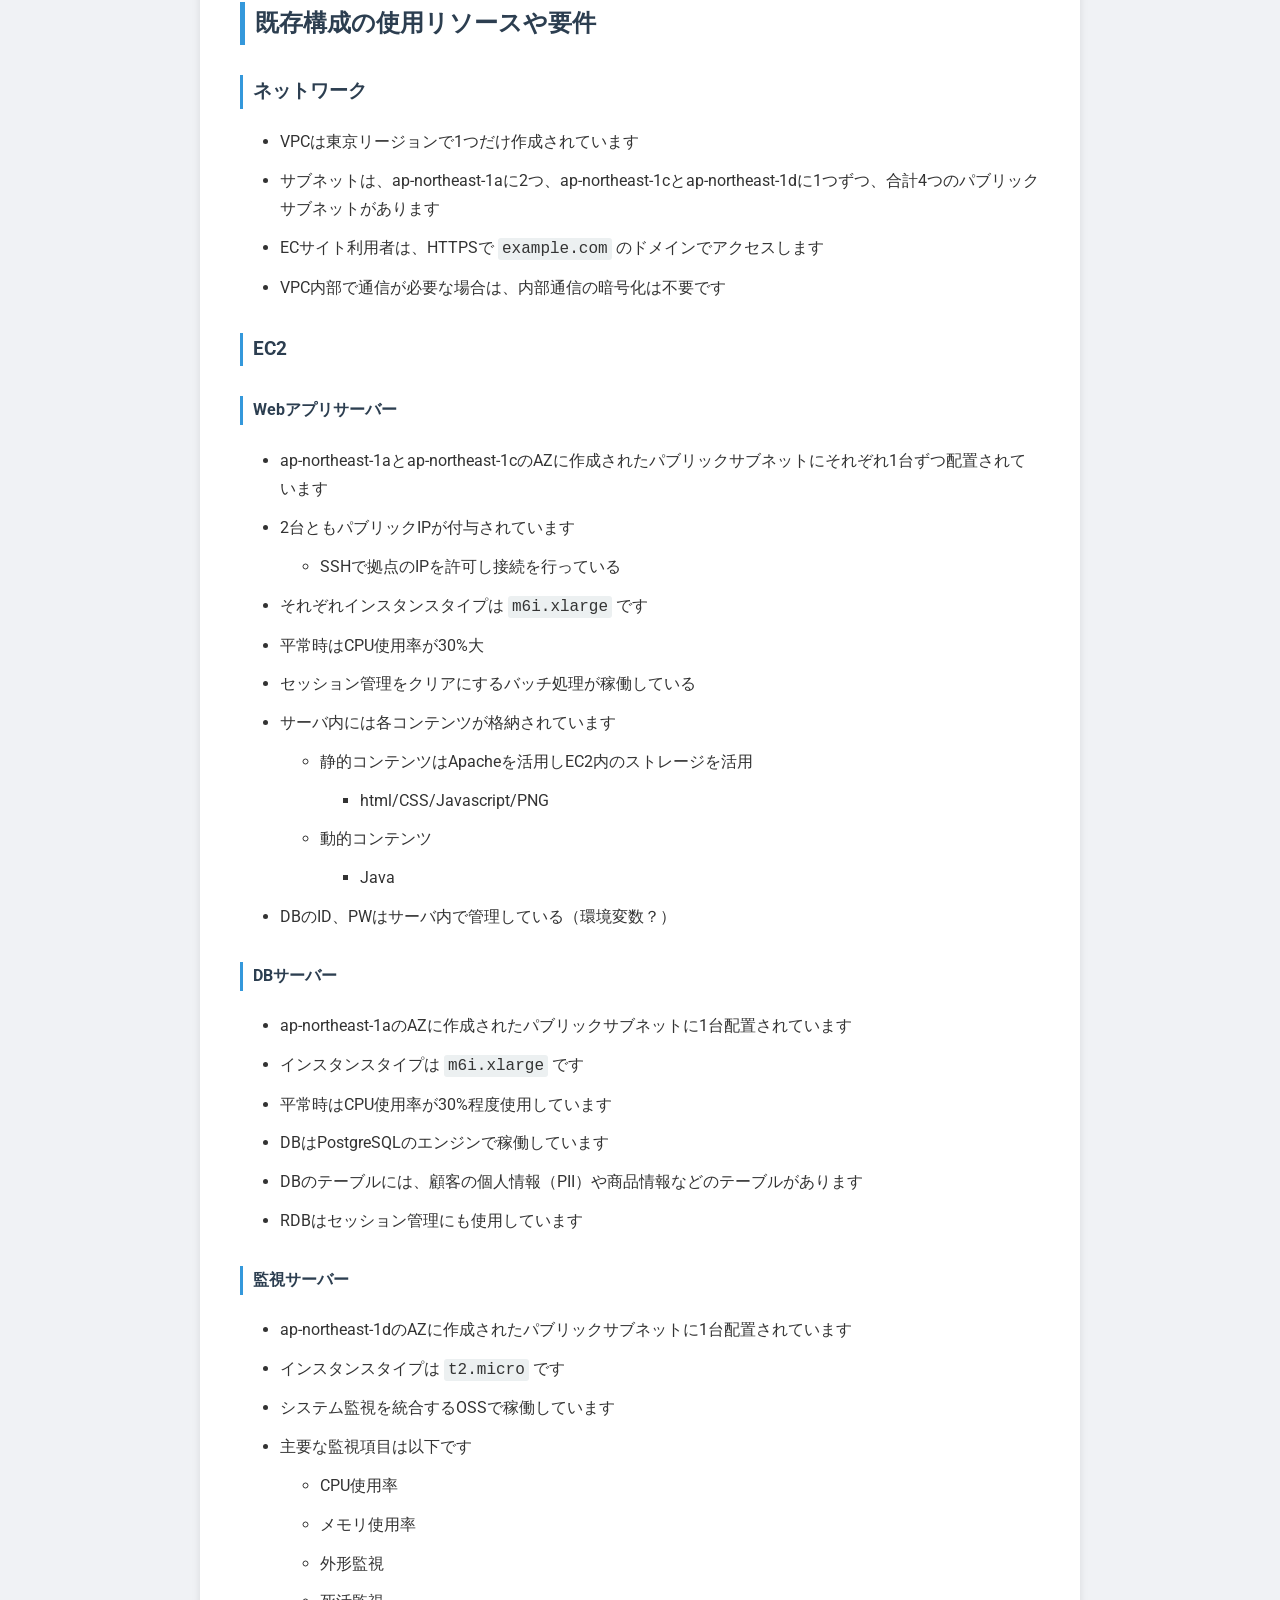
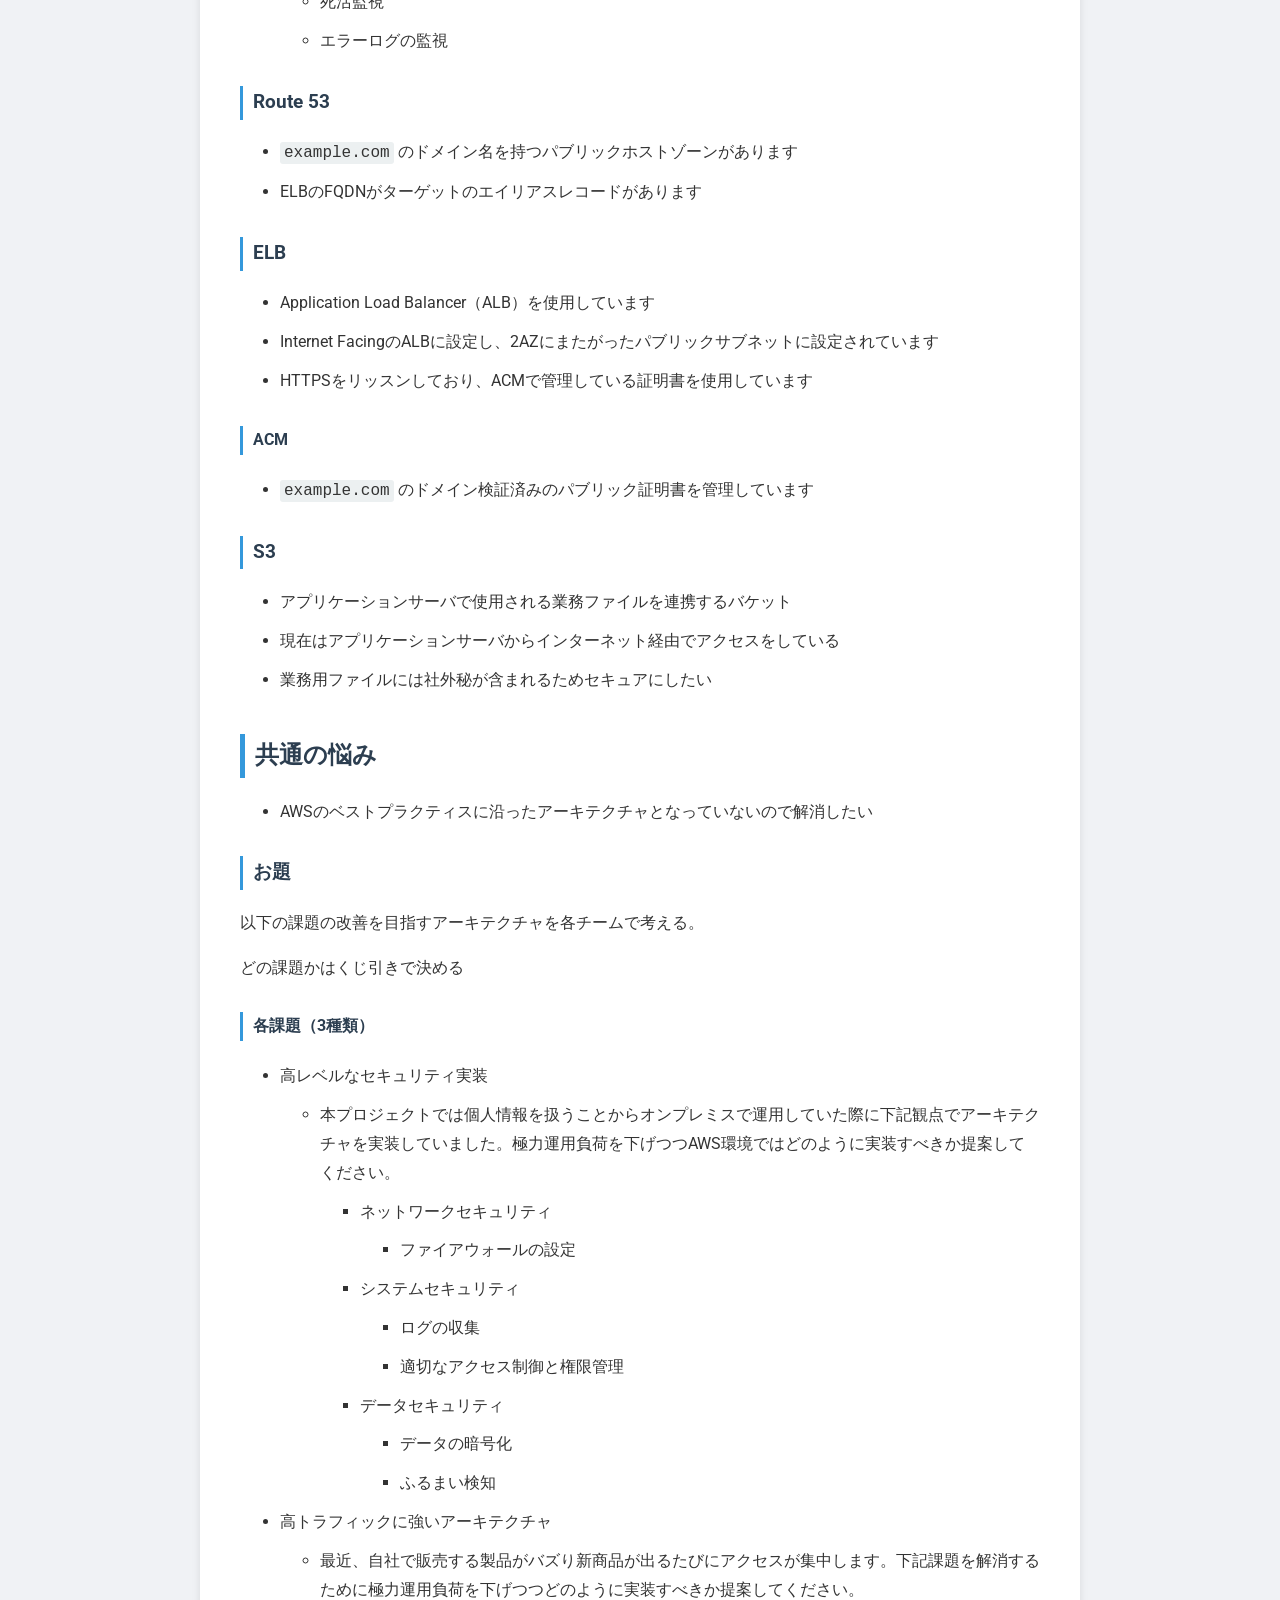
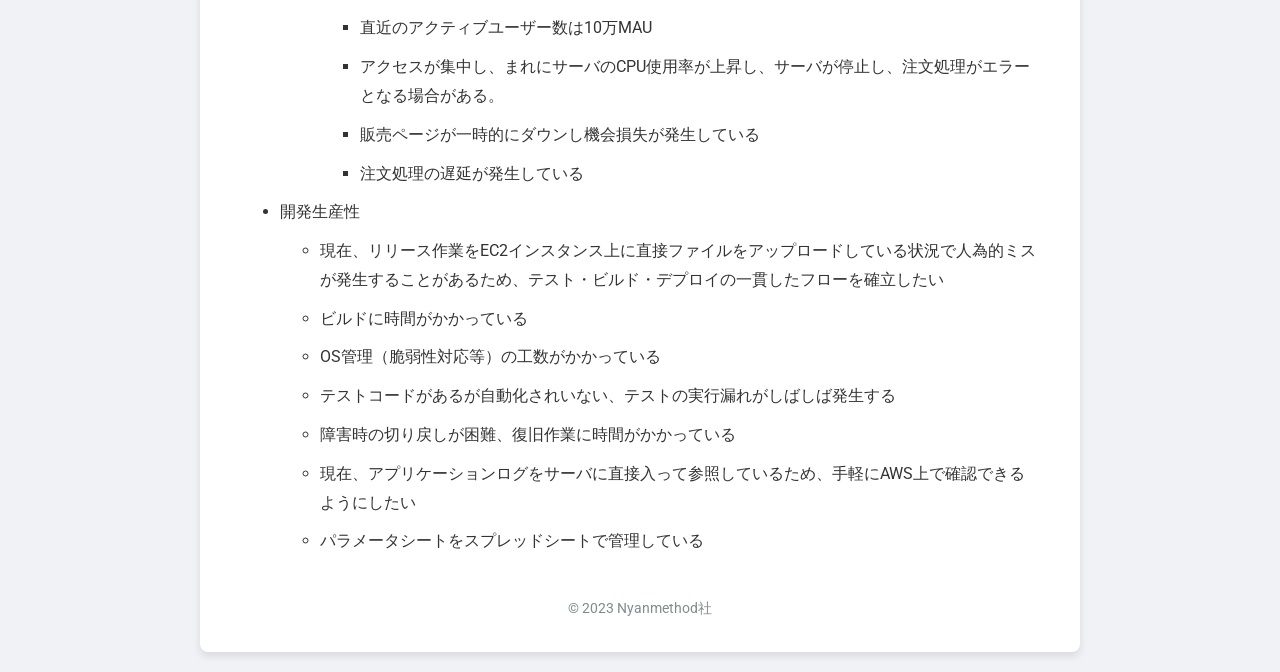
==== commit 3415f53a: "modify html" ====
--- a/docs/index.html
+++ b/docs/index.html
@@ -10,9 +10,11 @@
 <body>
     <div class="container">
         <div class="header">
-            <h1>構成図</h1>
-            <img src="./aws_cafeteria_2.png"  width="100%" height="100%">
+            <h1>AWS cafeteria #2 課題</h1>
         </div>
+
+        <h2>構成図</h2>
+        <img src="./aws_cafeteria_2.png"  width="100%" height="100%">
 
         <h2>システムの前提</h2>
         <p>Eコマースサイト</p>
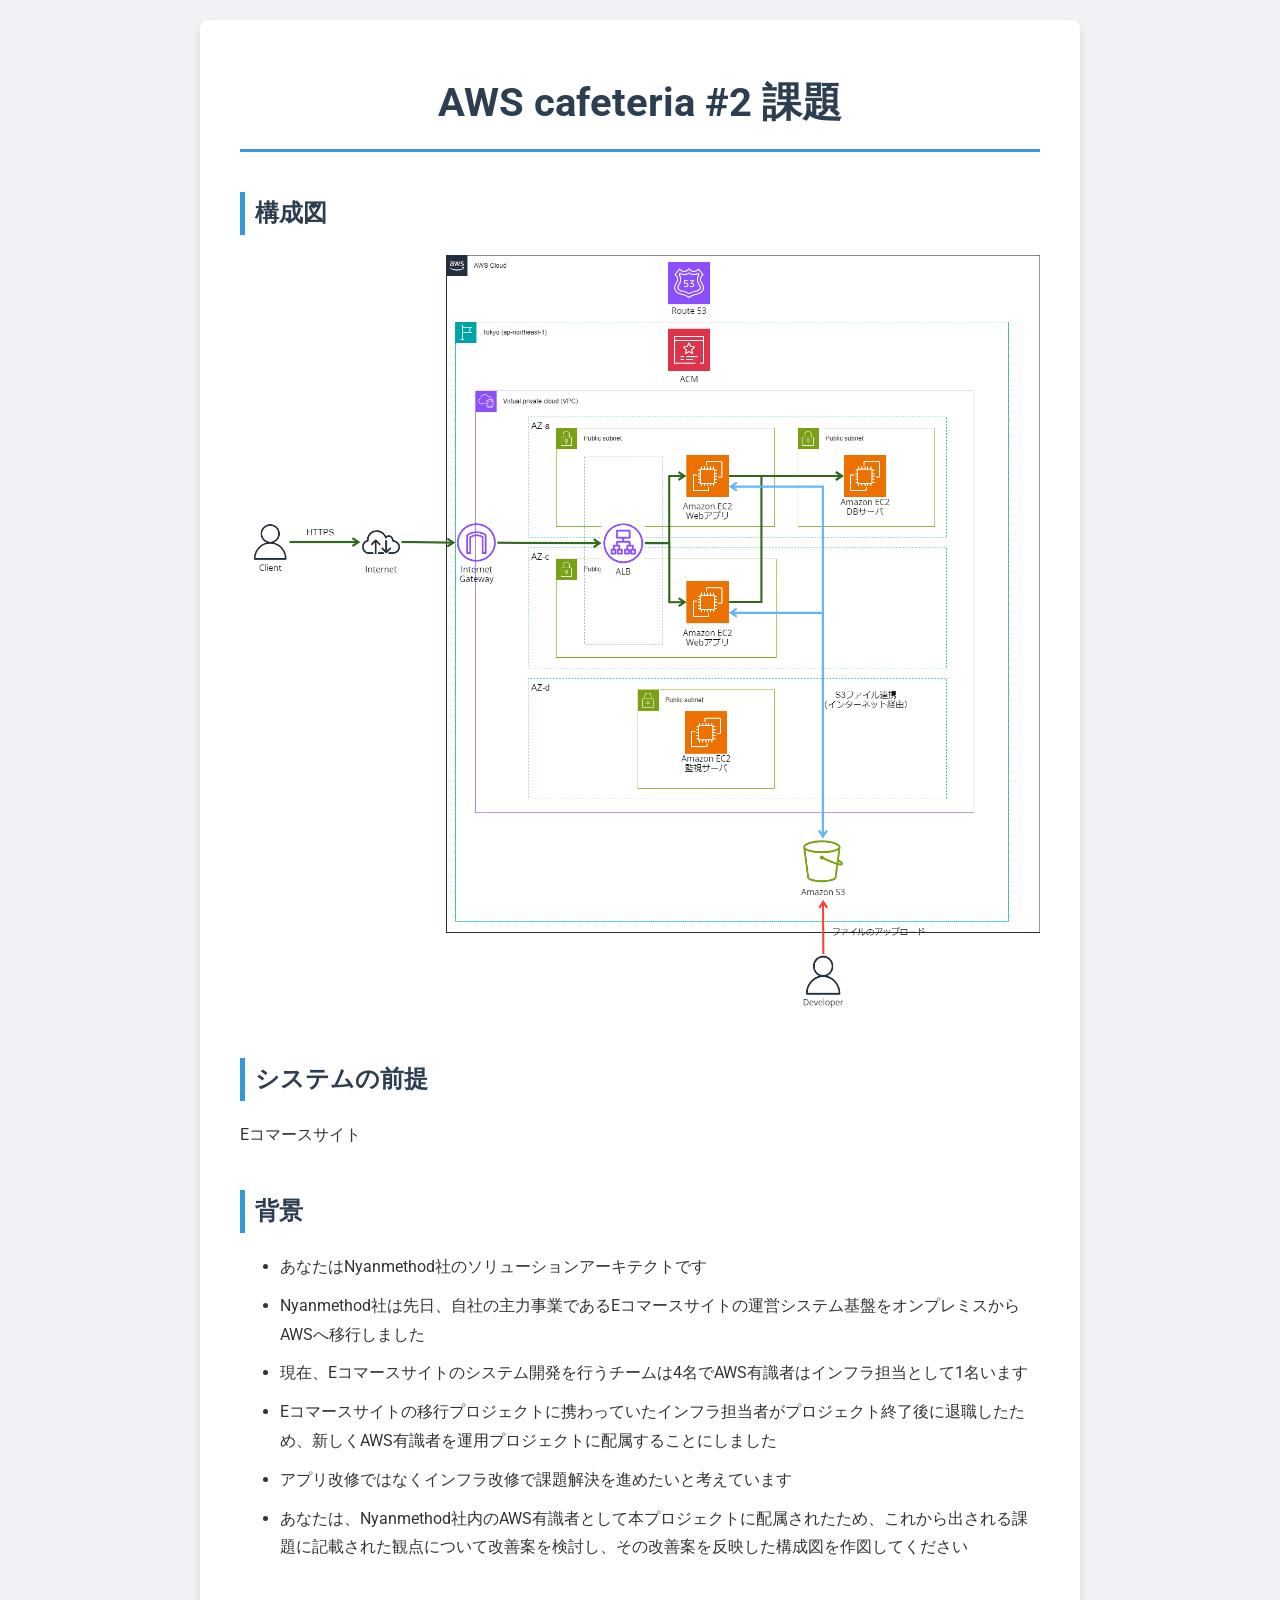
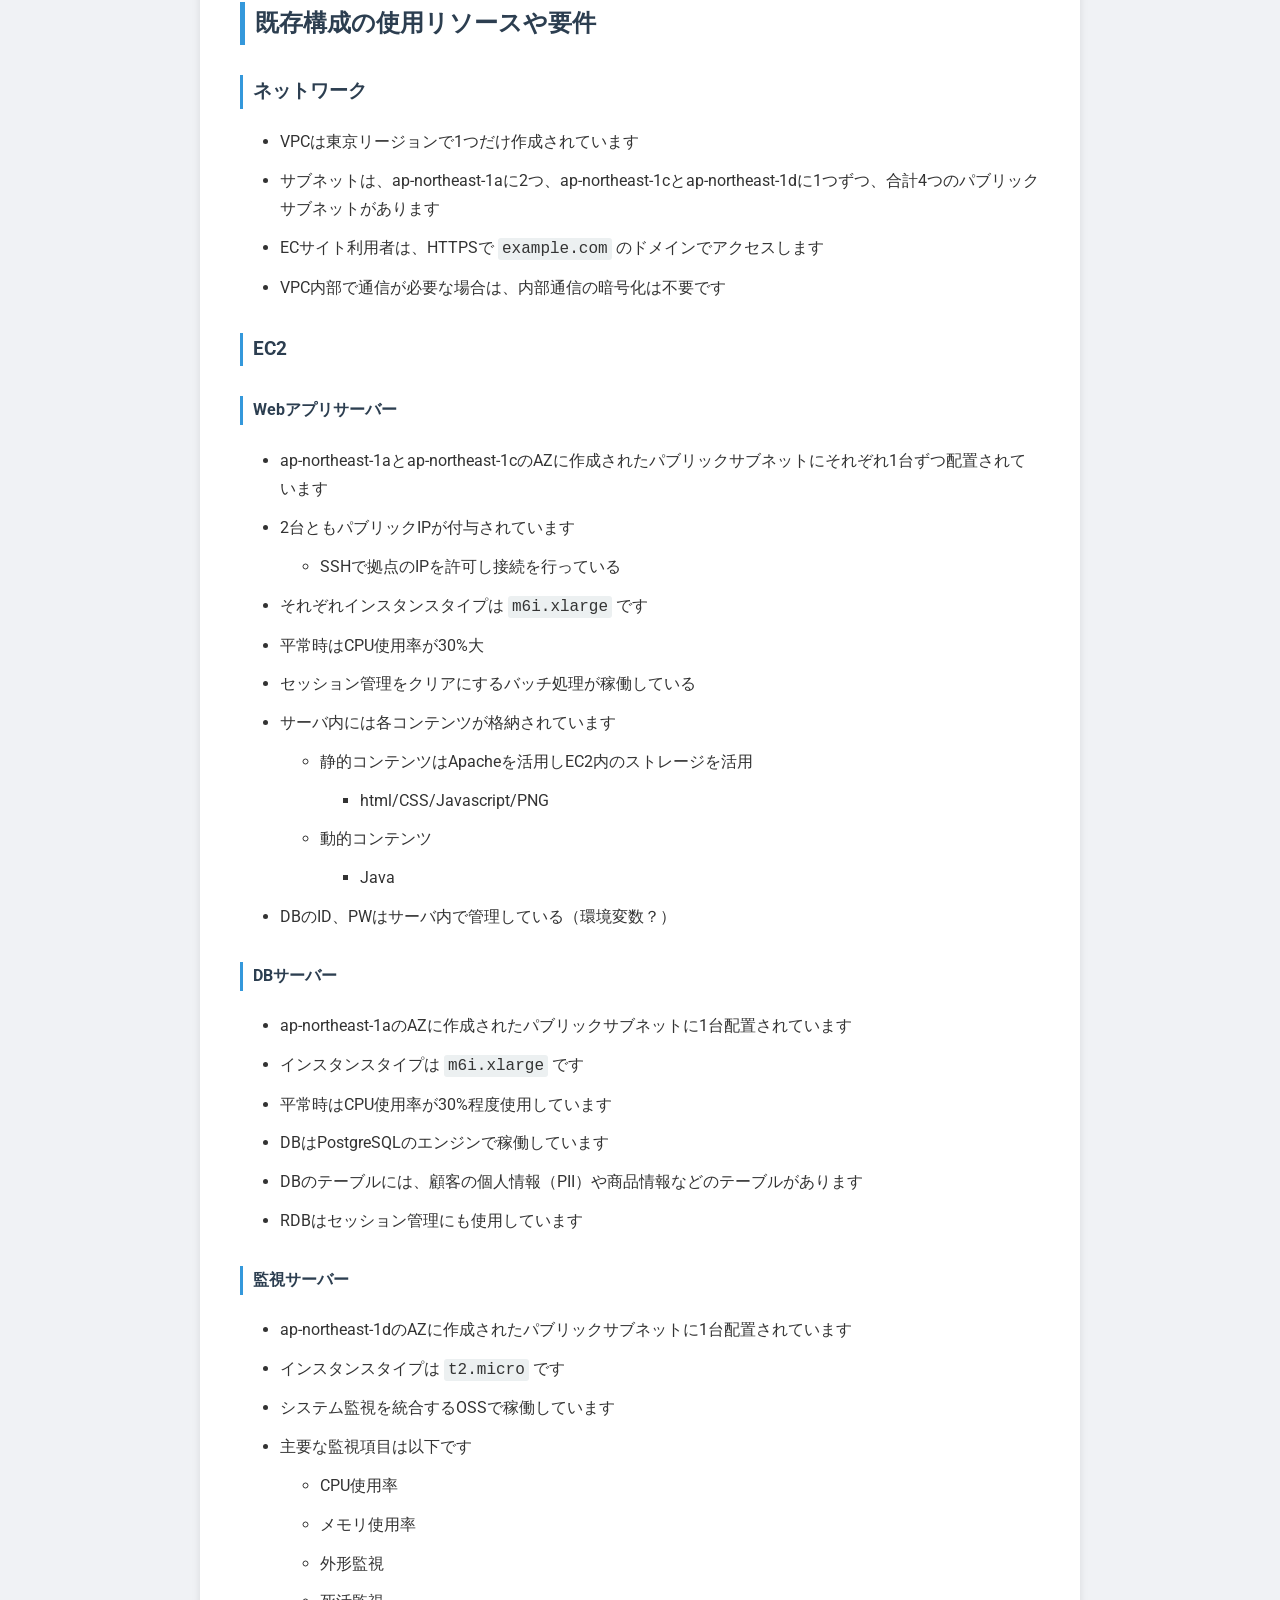
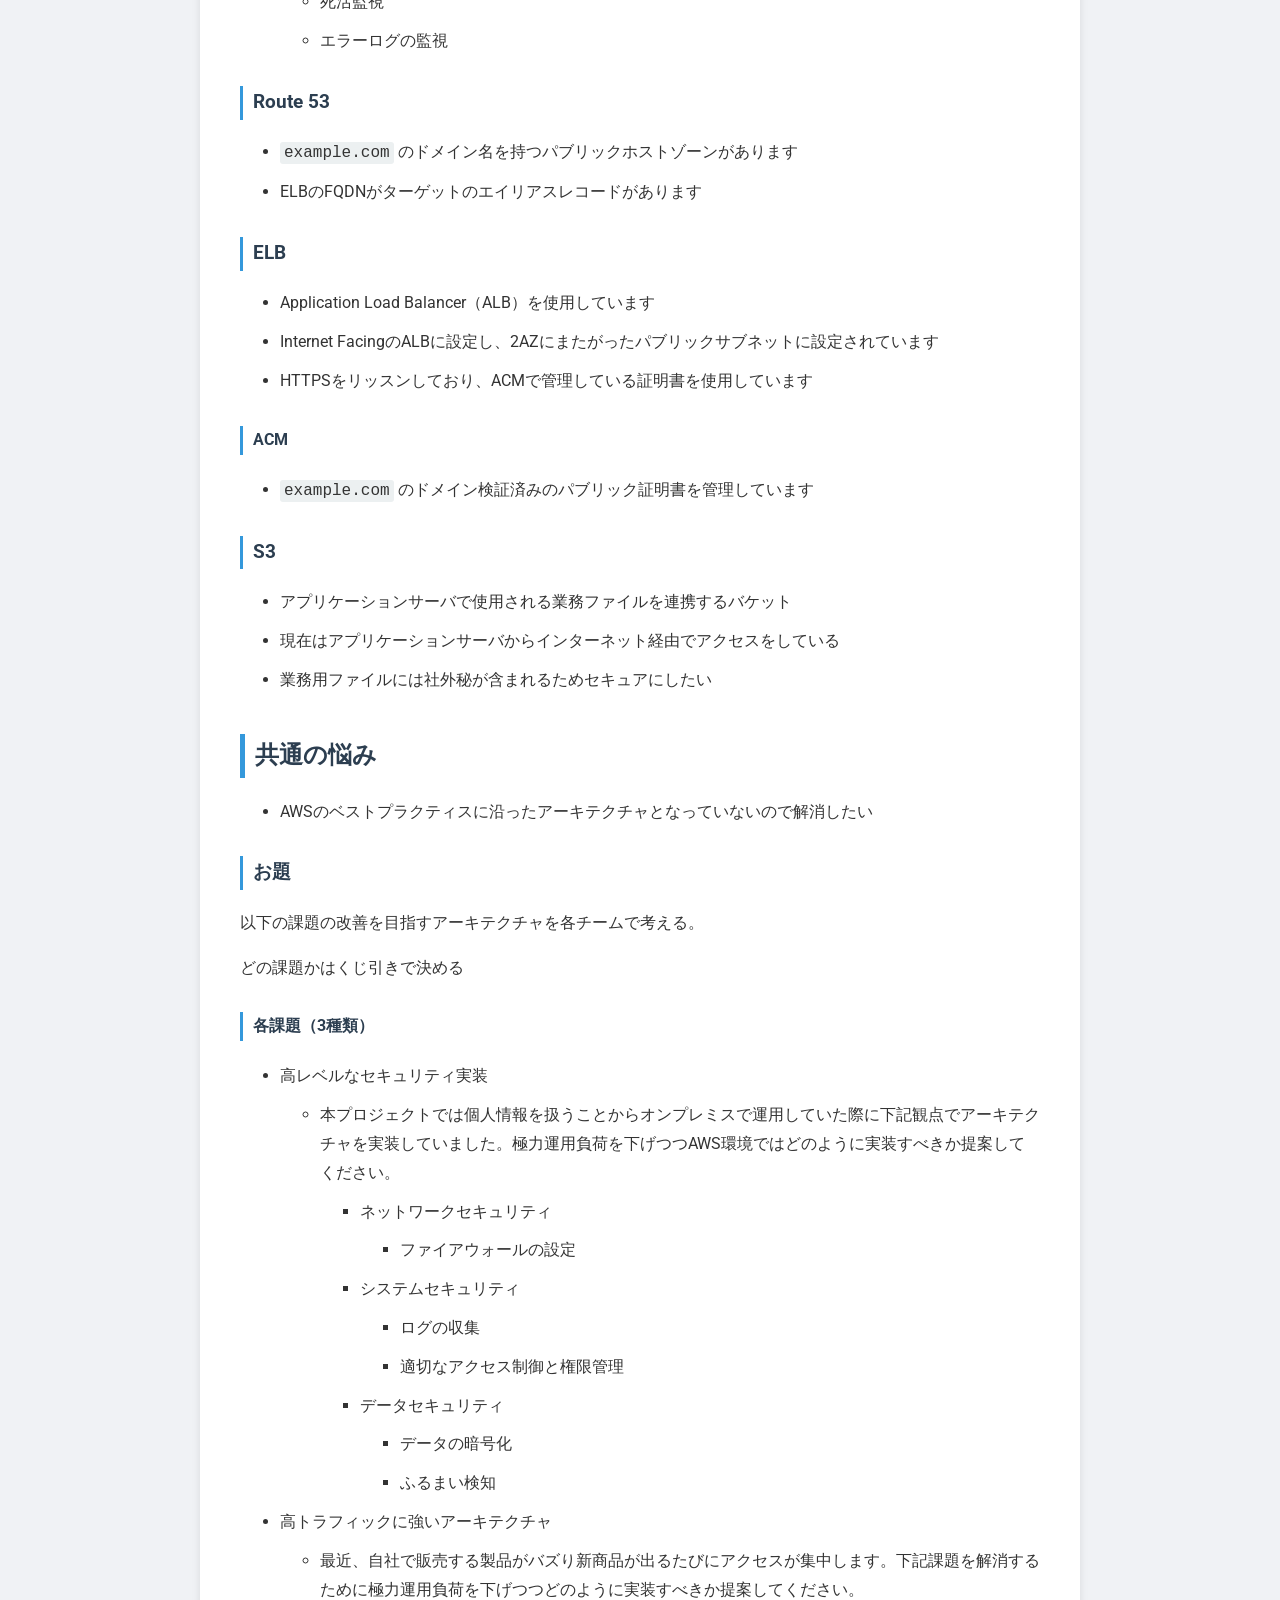
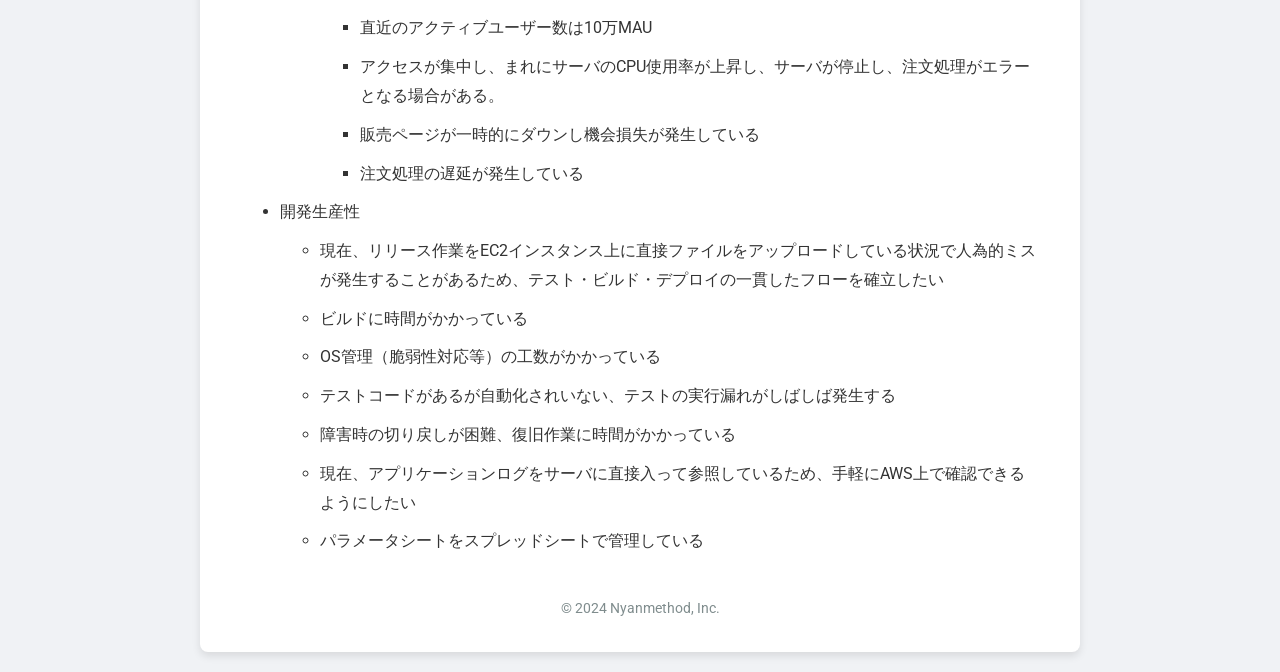
==== commit 6c31214f: "modify html" ====
--- a/docs/index.html
+++ b/docs/index.html
@@ -3,7 +3,7 @@
 <head>
     <meta charset="UTF-8">
     <meta name="viewport" content="width=device-width, initial-scale=1.0">
-    <title>システムの前提</title>
+    <title>AWS cafeteria #2 課題</title>
     <link rel="stylesheet" href="./style.css" />
     <link href="https://fonts.googleapis.com/css2?family=Roboto:wght@400;700&display=swap" rel="stylesheet">
 </head>
@@ -182,7 +182,7 @@
         </ul>
         
         <div class="footer">
-            <p>&copy; 2023 Nyanmethod社</p>
+            <p>&copy; 2024 Nyanmethod, Inc.</p>
         </div>
     </div>
 </body>
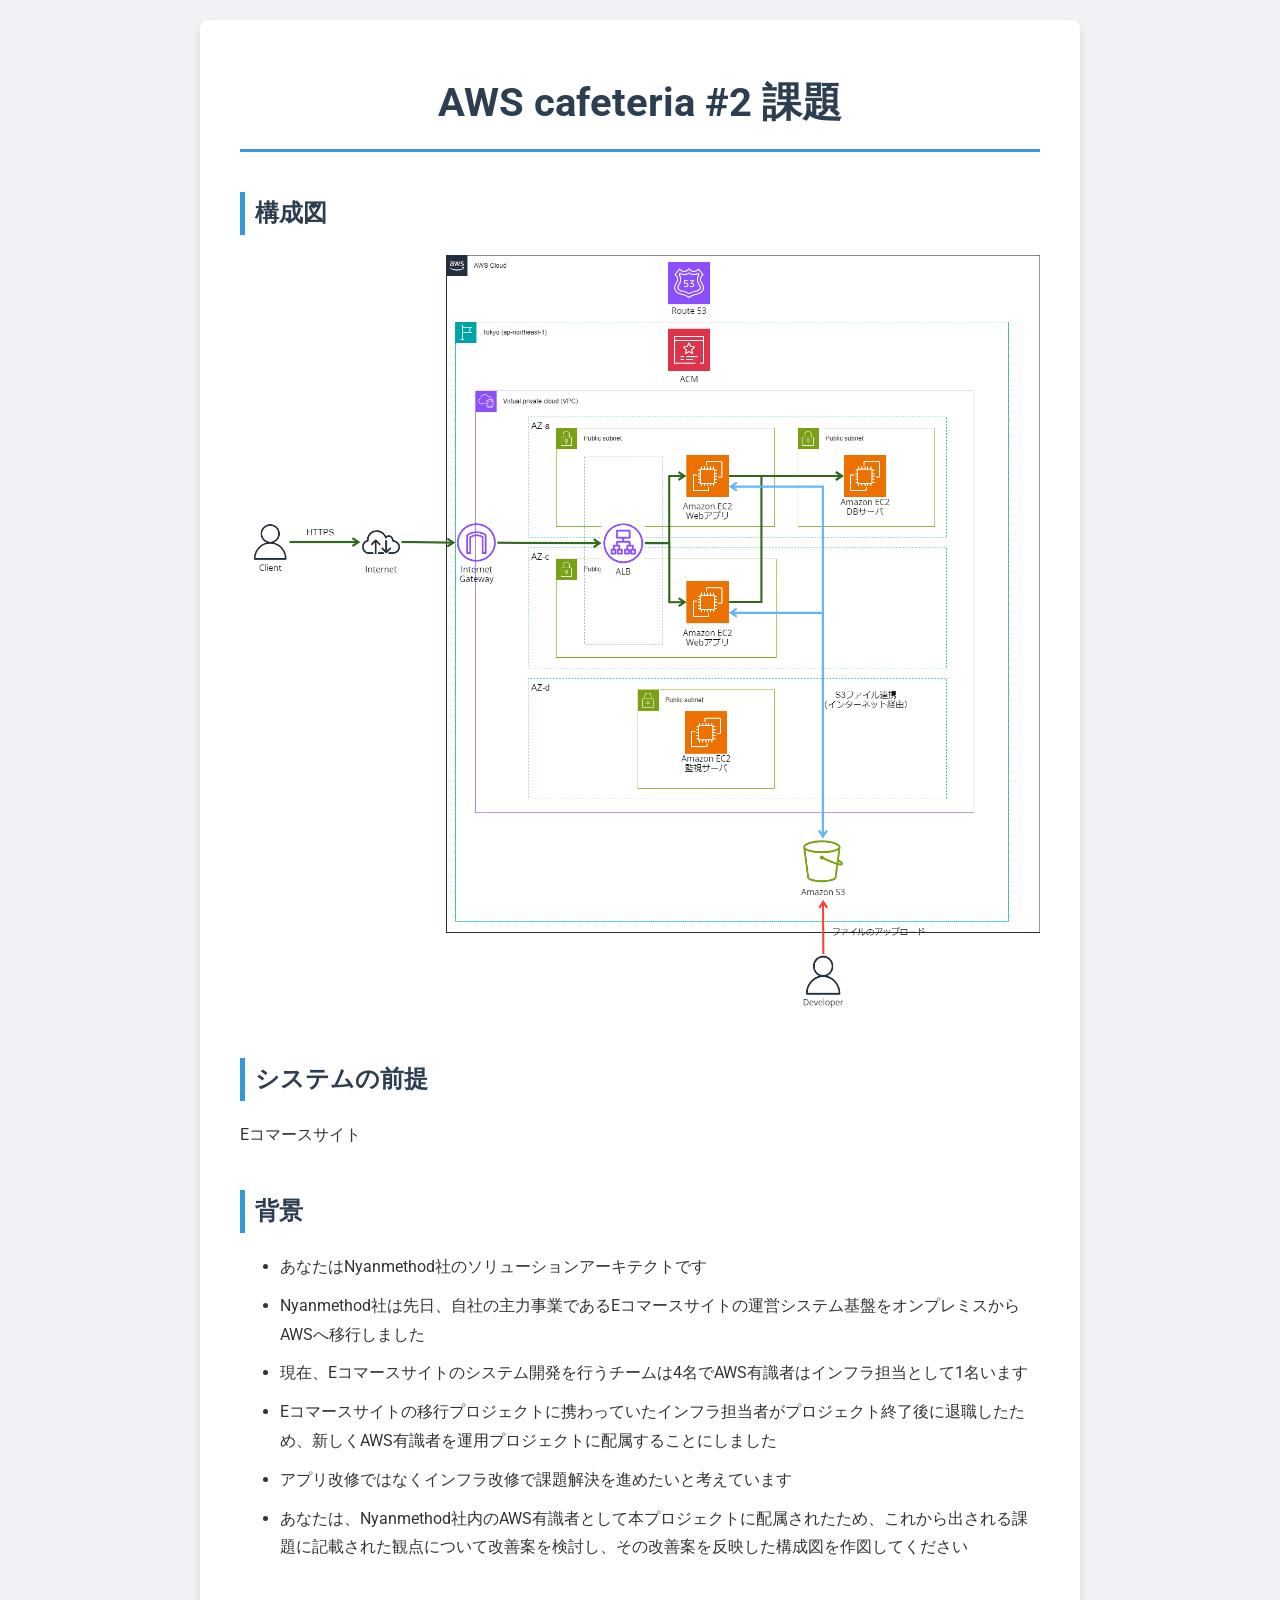
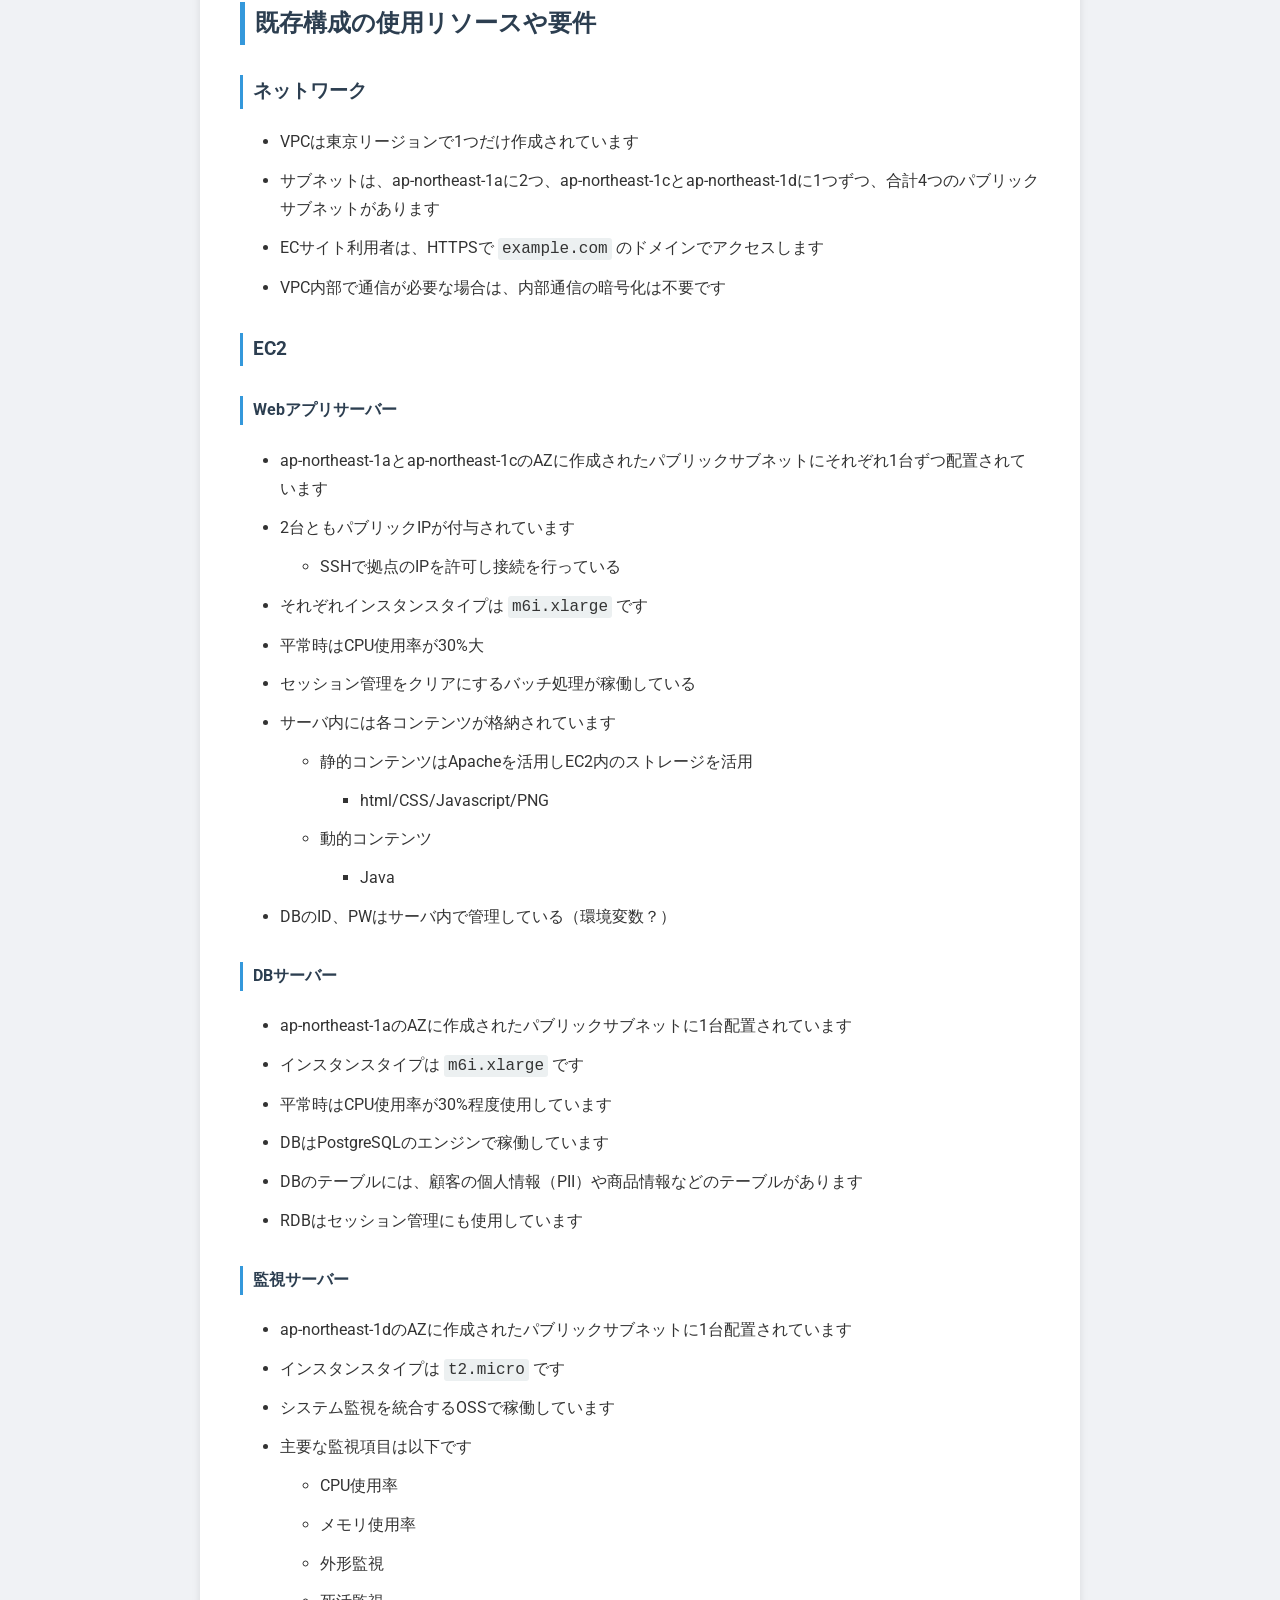
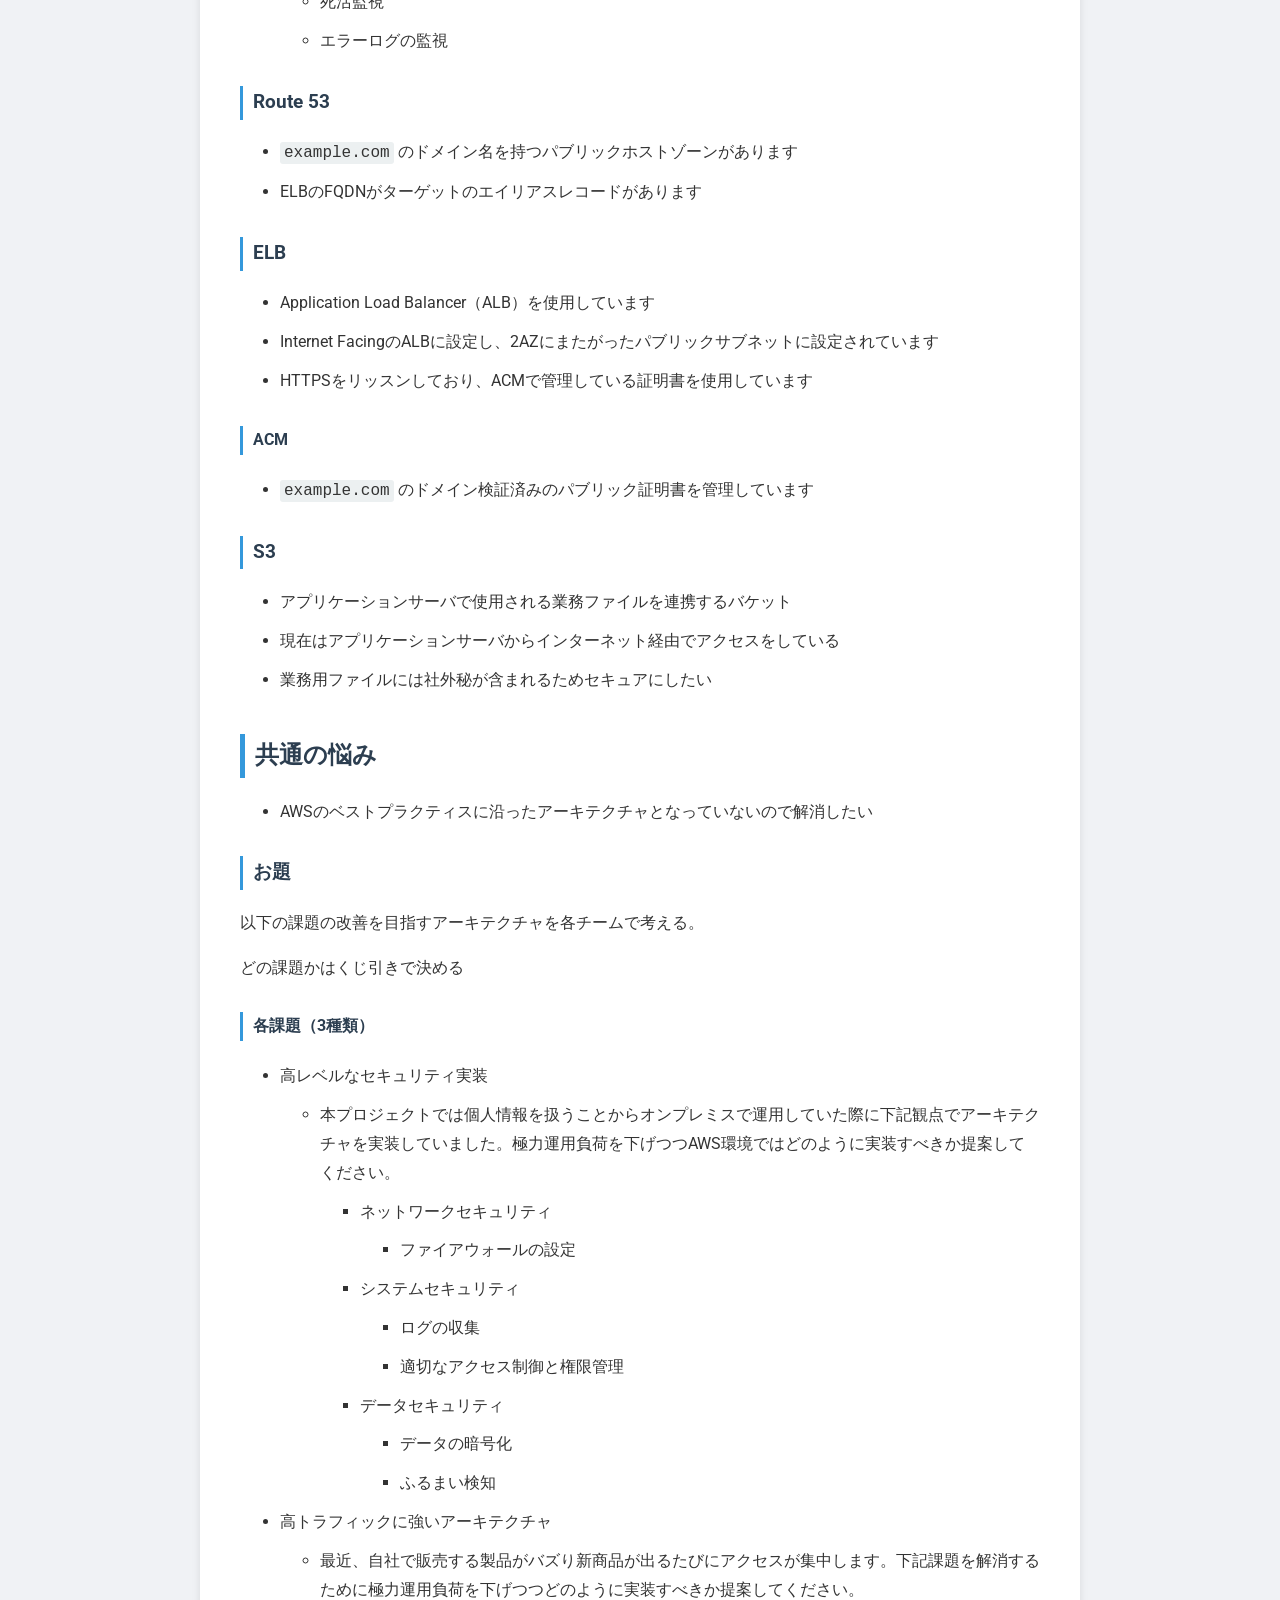
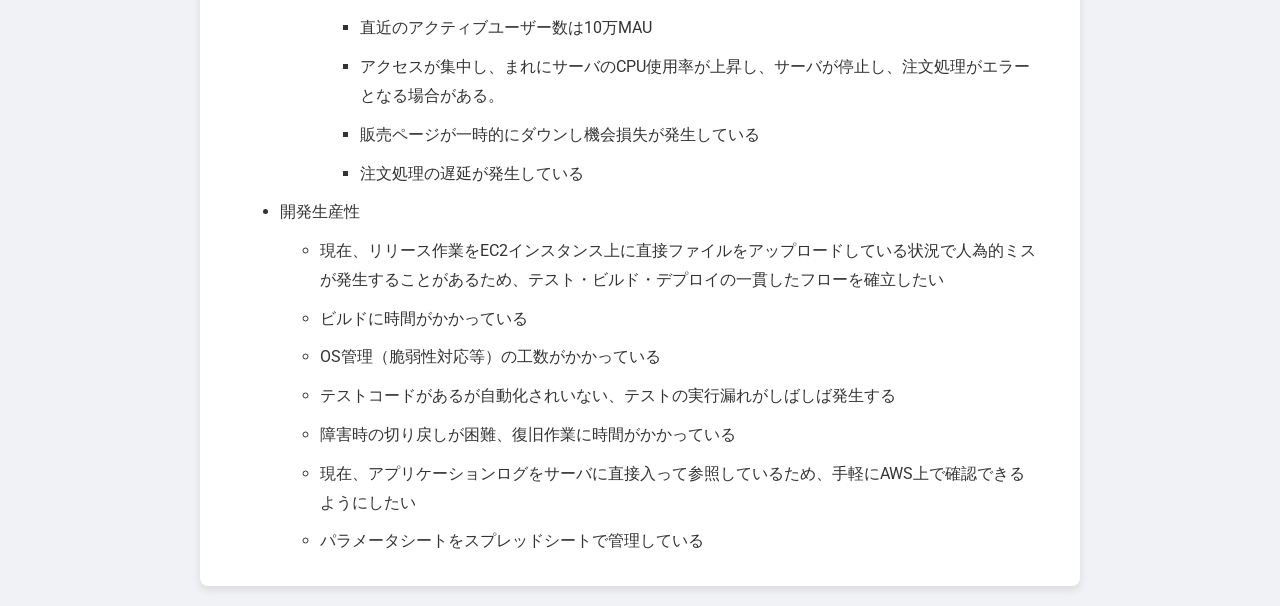
==== commit 85df45ef: "modify html" ====
--- a/docs/index.html
+++ b/docs/index.html
@@ -181,9 +181,9 @@
             </li>
         </ul>
         
-        <div class="footer">
-            <p>&copy; 2024 Nyanmethod, Inc.</p>
-        </div>
+        <!-- <div class="footer">
+            <p>&copy; 2024 Nyanmethod,</p>
+        </div> -->
     </div>
 </body>
 </html>
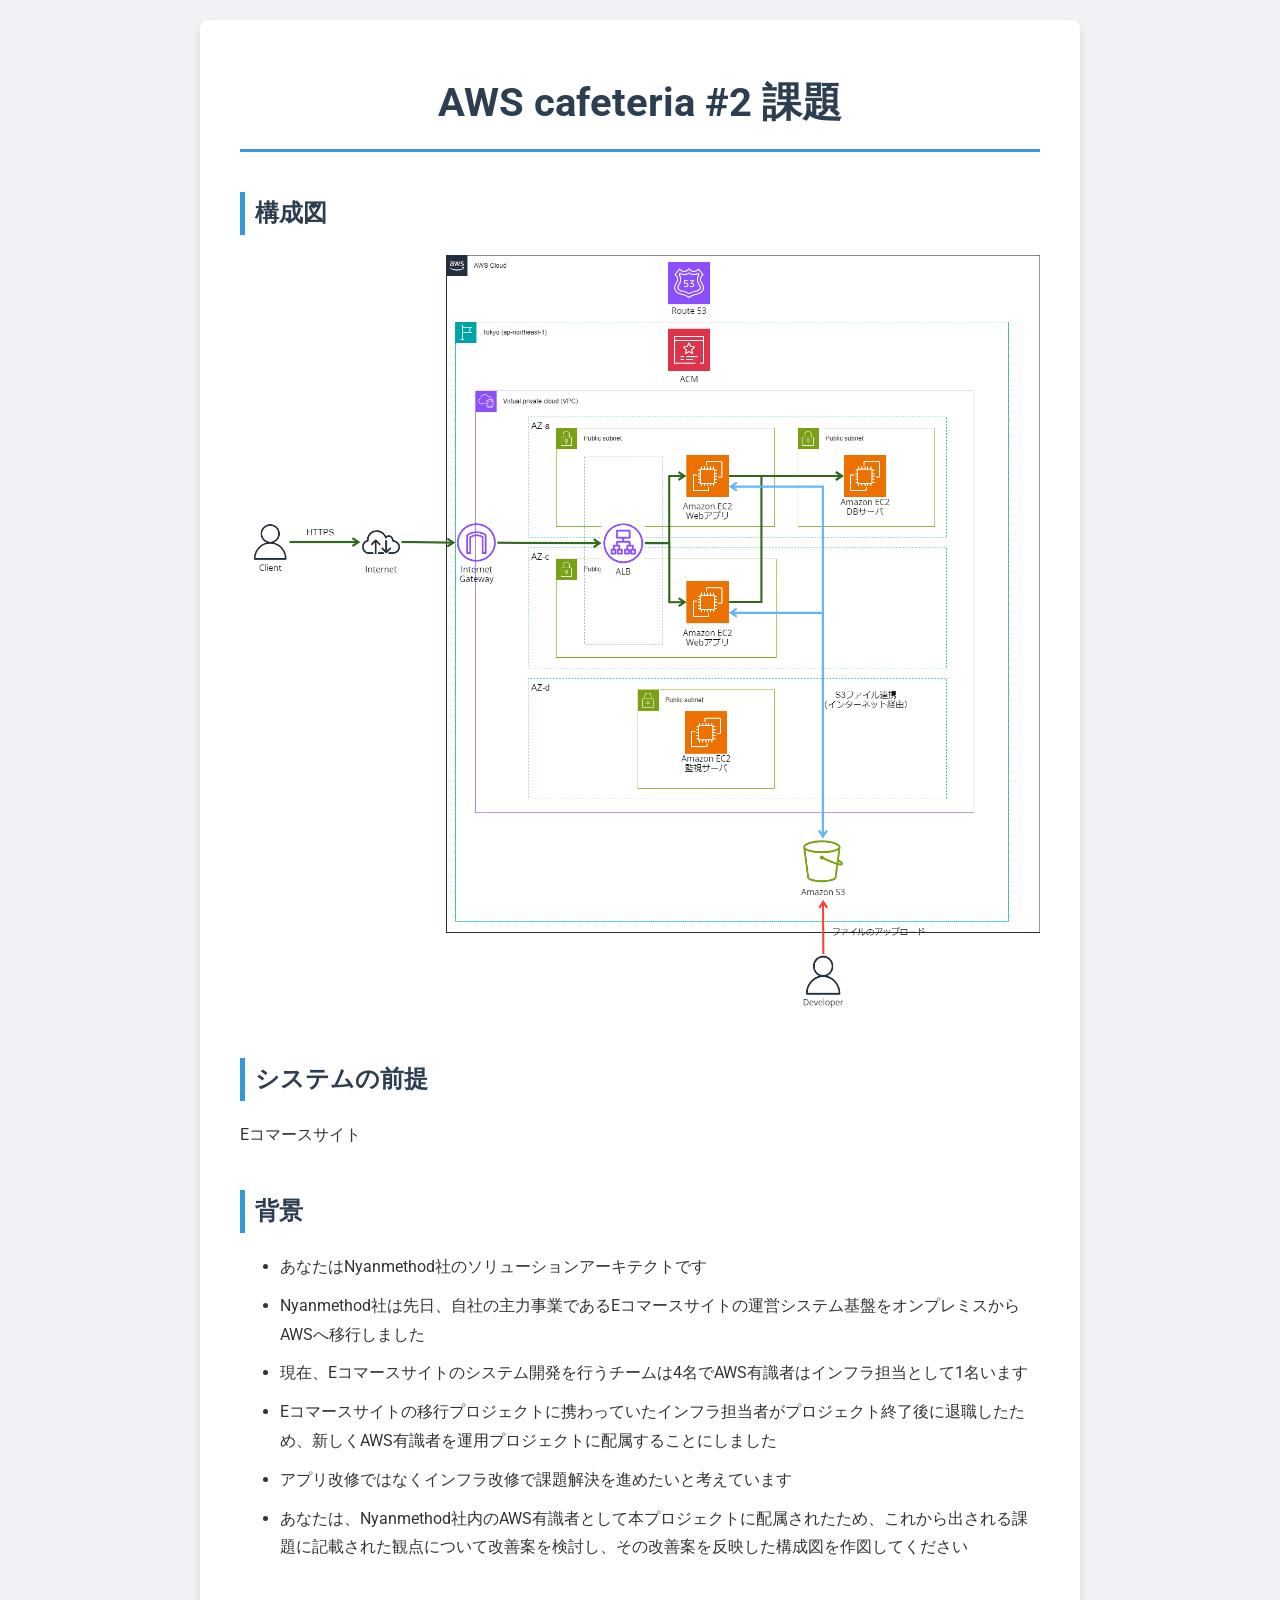
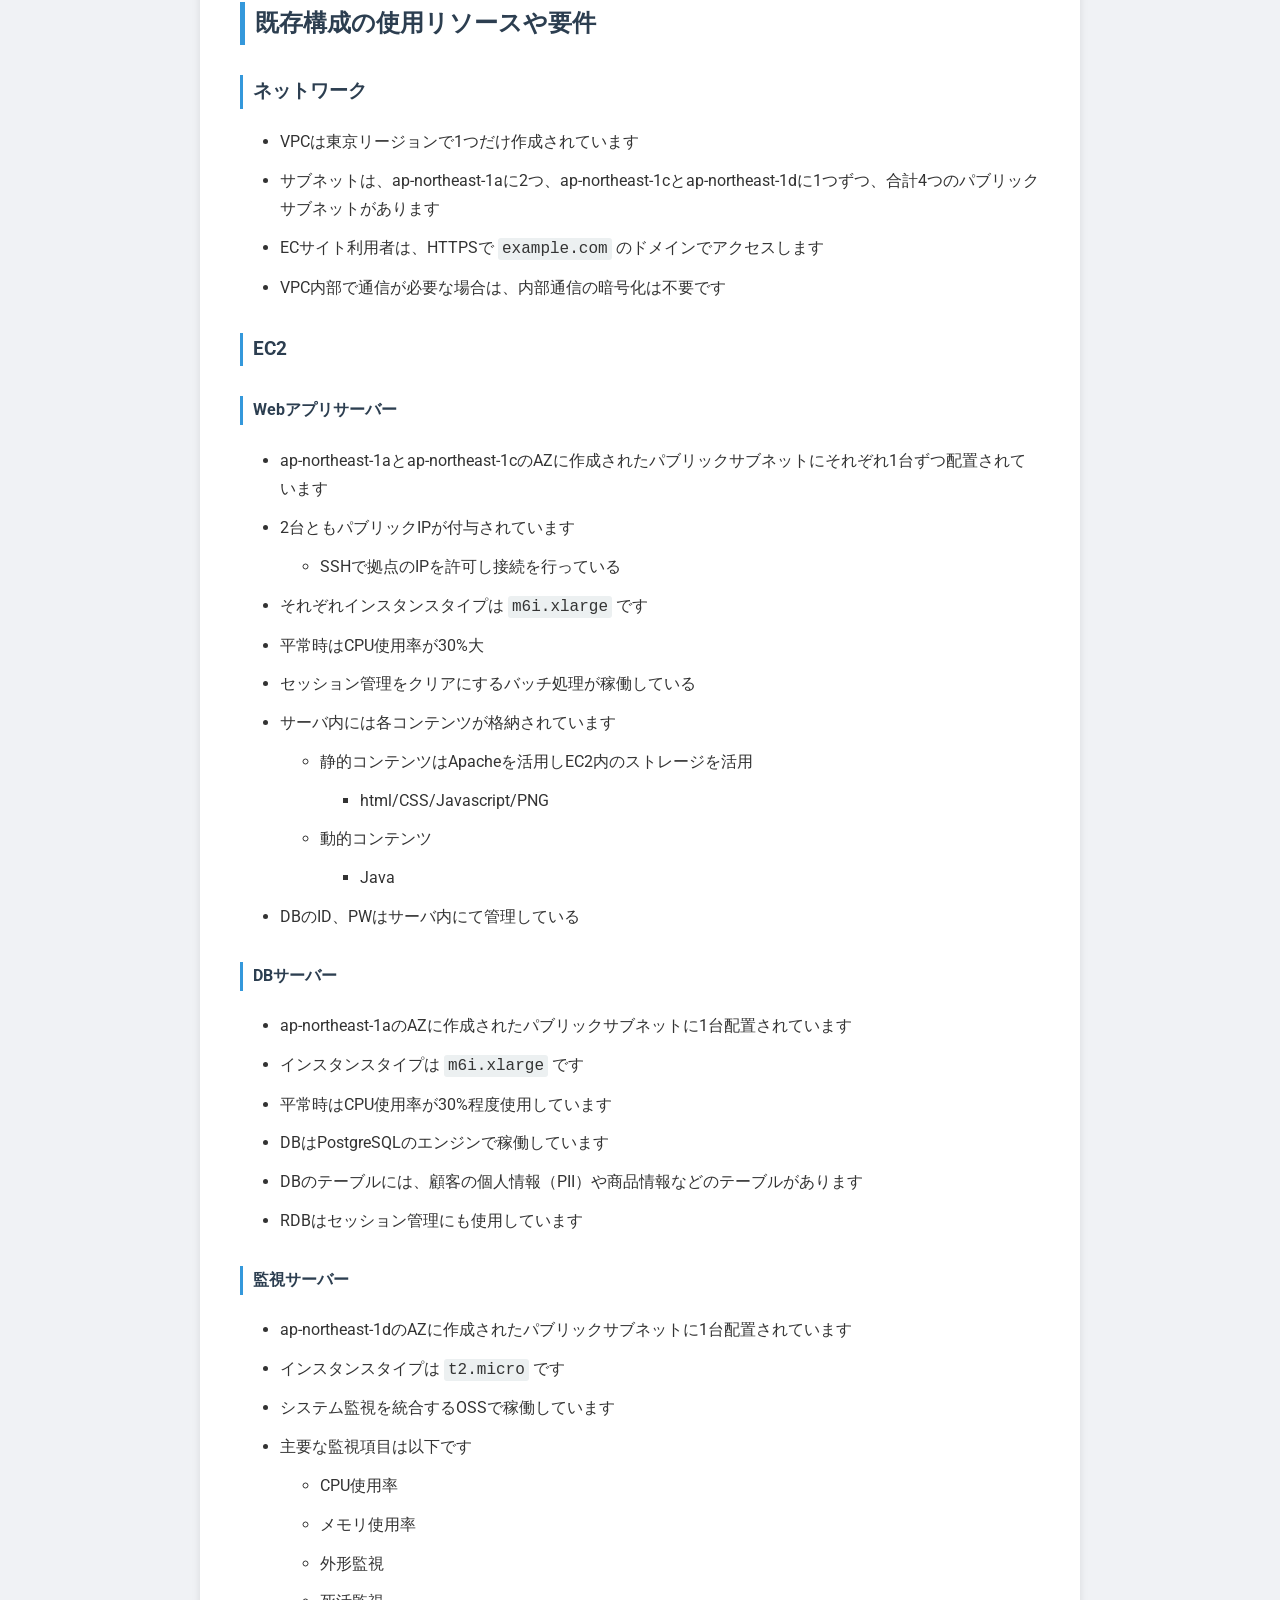
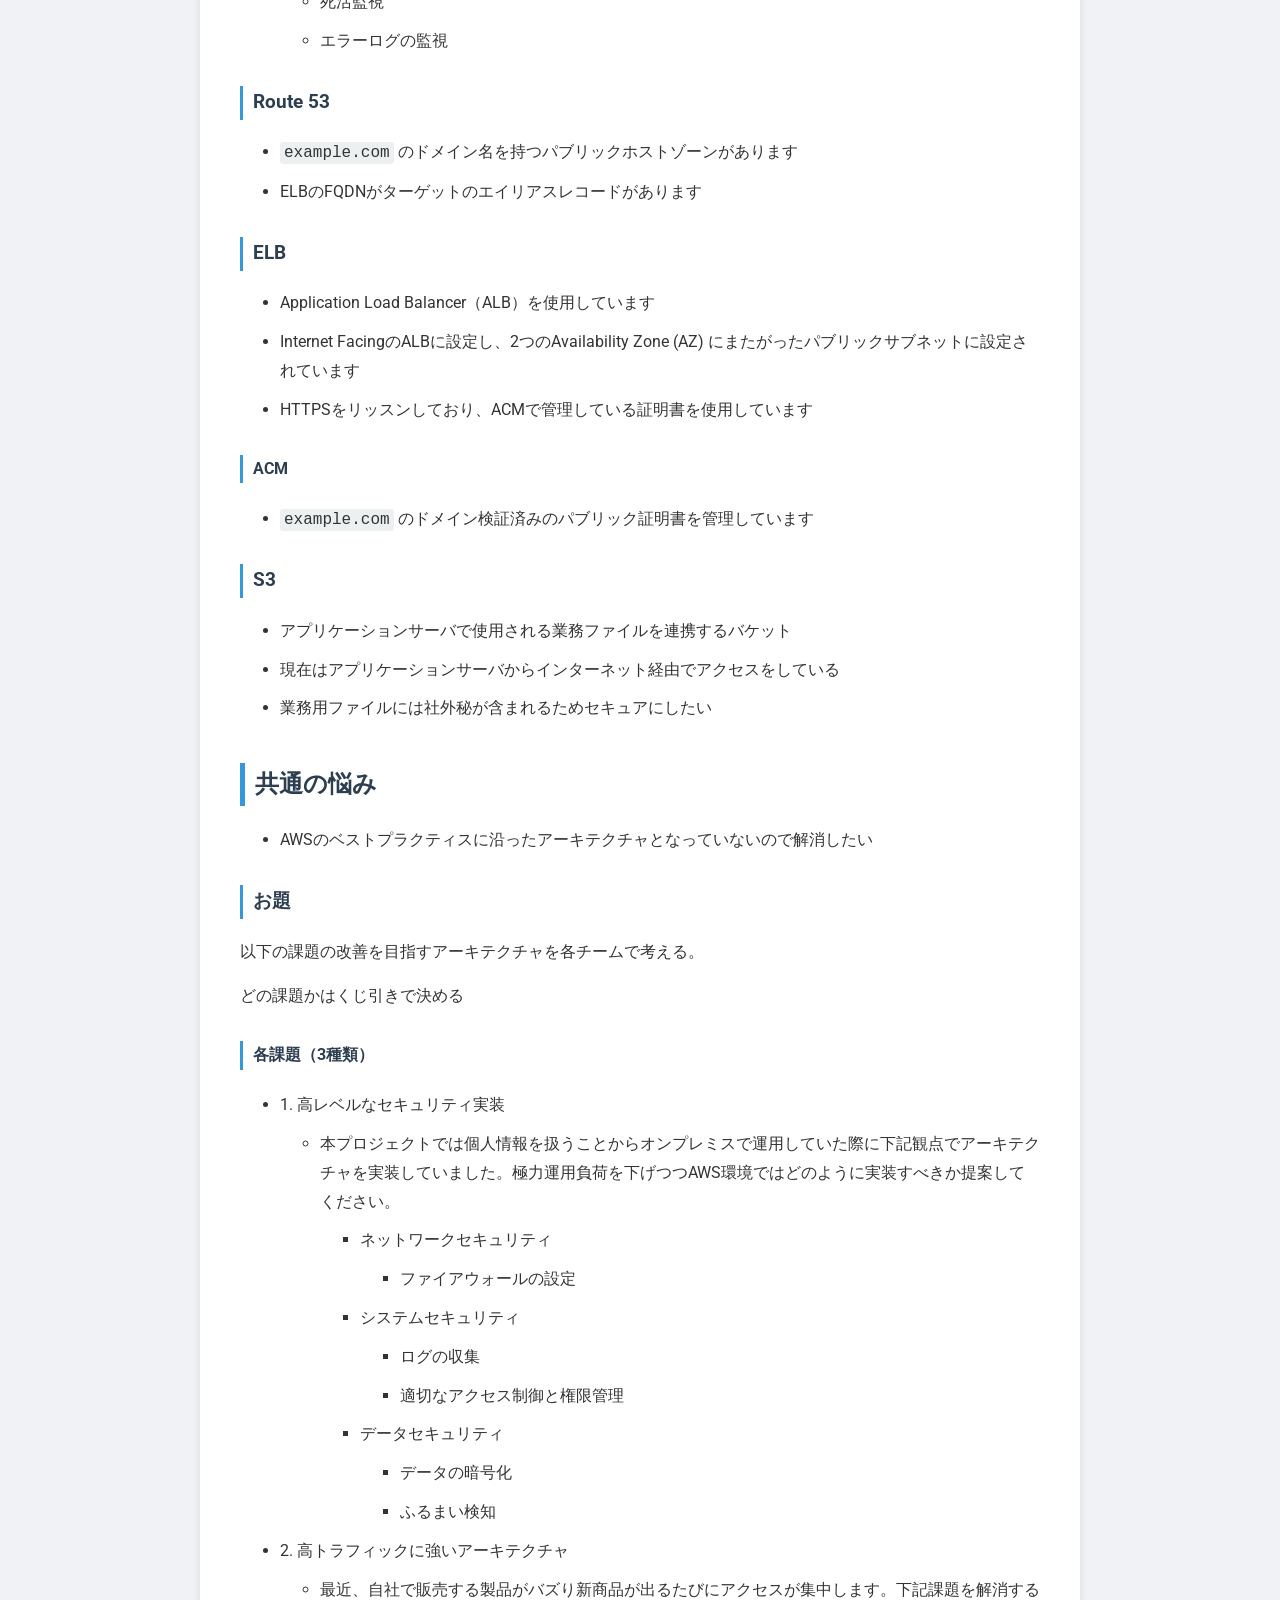
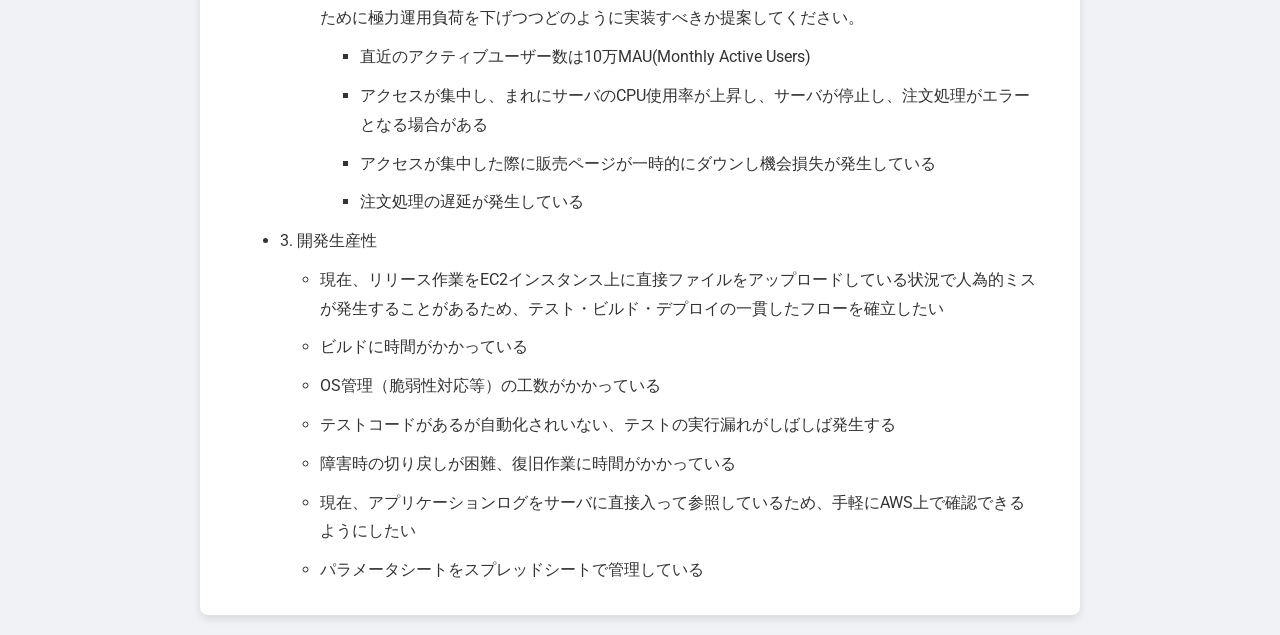
==== commit a0c2af1a: "modify html" ====
--- a/docs/index.html
+++ b/docs/index.html
@@ -66,7 +66,7 @@
                     </li>
                 </ul>
             </li>
-            <li>DBのID、PWはサーバ内で管理している（環境変数？）</li>
+            <li>DBのID、PWはサーバ内にて管理している</li>
         </ul>
         
         <h4>DBサーバー</h4>
@@ -104,7 +104,7 @@
         <h3>ELB</h3>
         <ul>
             <li>Application Load Balancer（ALB）を使用しています</li>
-            <li>Internet FacingのALBに設定し、2AZにまたがったパブリックサブネットに設定されています</li>
+            <li>Internet FacingのALBに設定し、2つのAvailability Zone (AZ) にまたがったパブリックサブネットに設定されています</li>
             <li>HTTPSをリッスンしており、ACMで管理している証明書を使用しています</li>
         </ul>
         
@@ -131,7 +131,7 @@
         
         <h4>各課題（3種類）</h4>
         <ul>
-            <li>高レベルなセキュリティ実装
+            <li>1. 高レベルなセキュリティ実装
                 <ul>
                     <li>本プロジェクトでは個人情報を扱うことからオンプレミスで運用していた際に下記観点でアーキテクチャを実装していました。極力運用負荷を下げつつAWS環境ではどのように実装すべきか提案してください。
                         <ul>
@@ -156,19 +156,19 @@
                     </li>
                 </ul>
             </li>
-            <li>高トラフィックに強いアーキテクチャ
+            <li>2. 高トラフィックに強いアーキテクチャ
                 <ul>
                     <li>最近、自社で販売する製品がバズり新商品が出るたびにアクセスが集中します。下記課題を解消するために極力運用負荷を下げつつどのように実装すべきか提案してください。
                         <ul>
-                            <li>直近のアクティブユーザー数は10万MAU</li>
-                            <li>アクセスが集中し、まれにサーバのCPU使用率が上昇し、サーバが停止し、注文処理がエラーとなる場合がある。</li>
-                            <li>販売ページが一時的にダウンし機会損失が発生している</li>
+                            <li>直近のアクティブユーザー数は10万MAU(Monthly Active Users)</li>
+                            <li>アクセスが集中し、まれにサーバのCPU使用率が上昇し、サーバが停止し、注文処理がエラーとなる場合がある</li>
+                            <li>アクセスが集中した際に販売ページが一時的にダウンし機会損失が発生している</li>
                             <li>注文処理の遅延が発生している</li>
                         </ul>
                     </li>
                 </ul>
             </li>
-            <li>開発生産性
+            <li>3. 開発生産性
                 <ul>
                     <li>現在、リリース作業をEC2インスタンス上に直接ファイルをアップロードしている状況で人為的ミスが発生することがあるため、テスト・ビルド・デプロイの一貫したフローを確立したい</li>
                     <li>ビルドに時間がかかっている</li>
